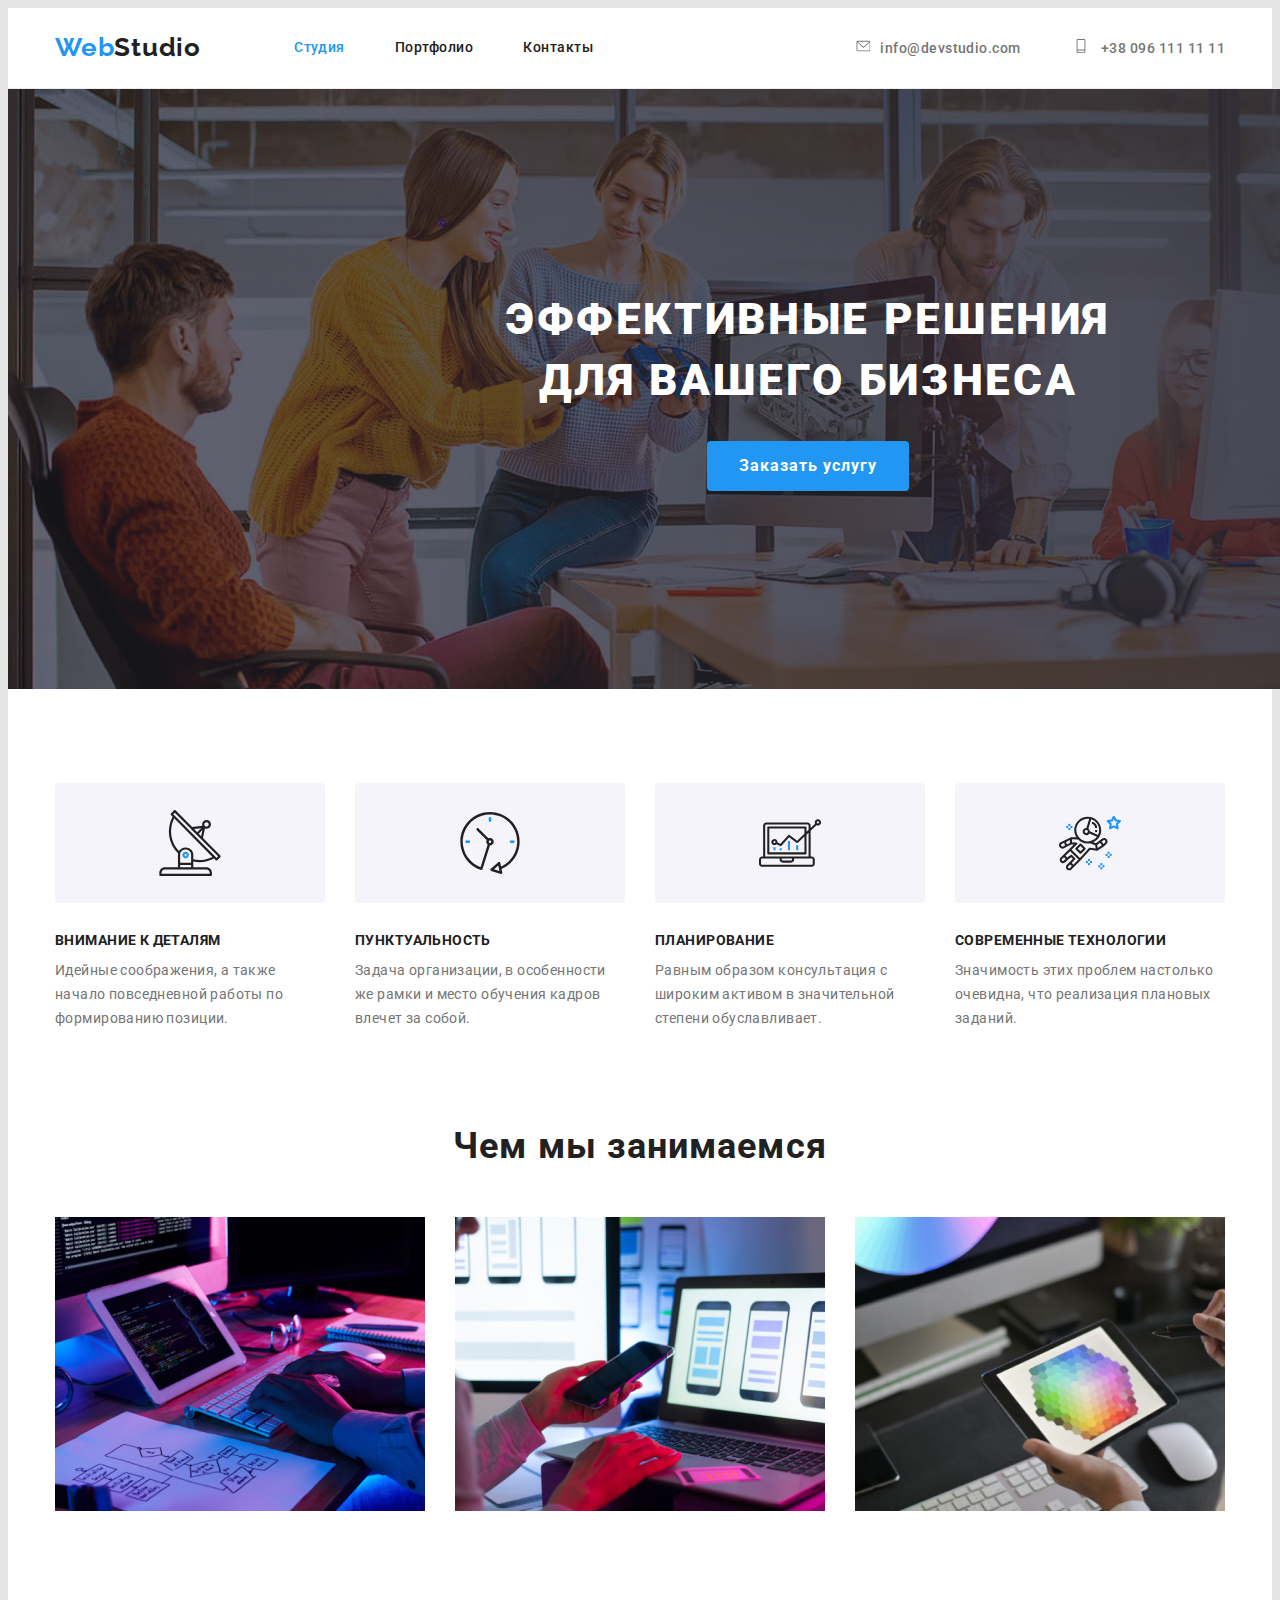
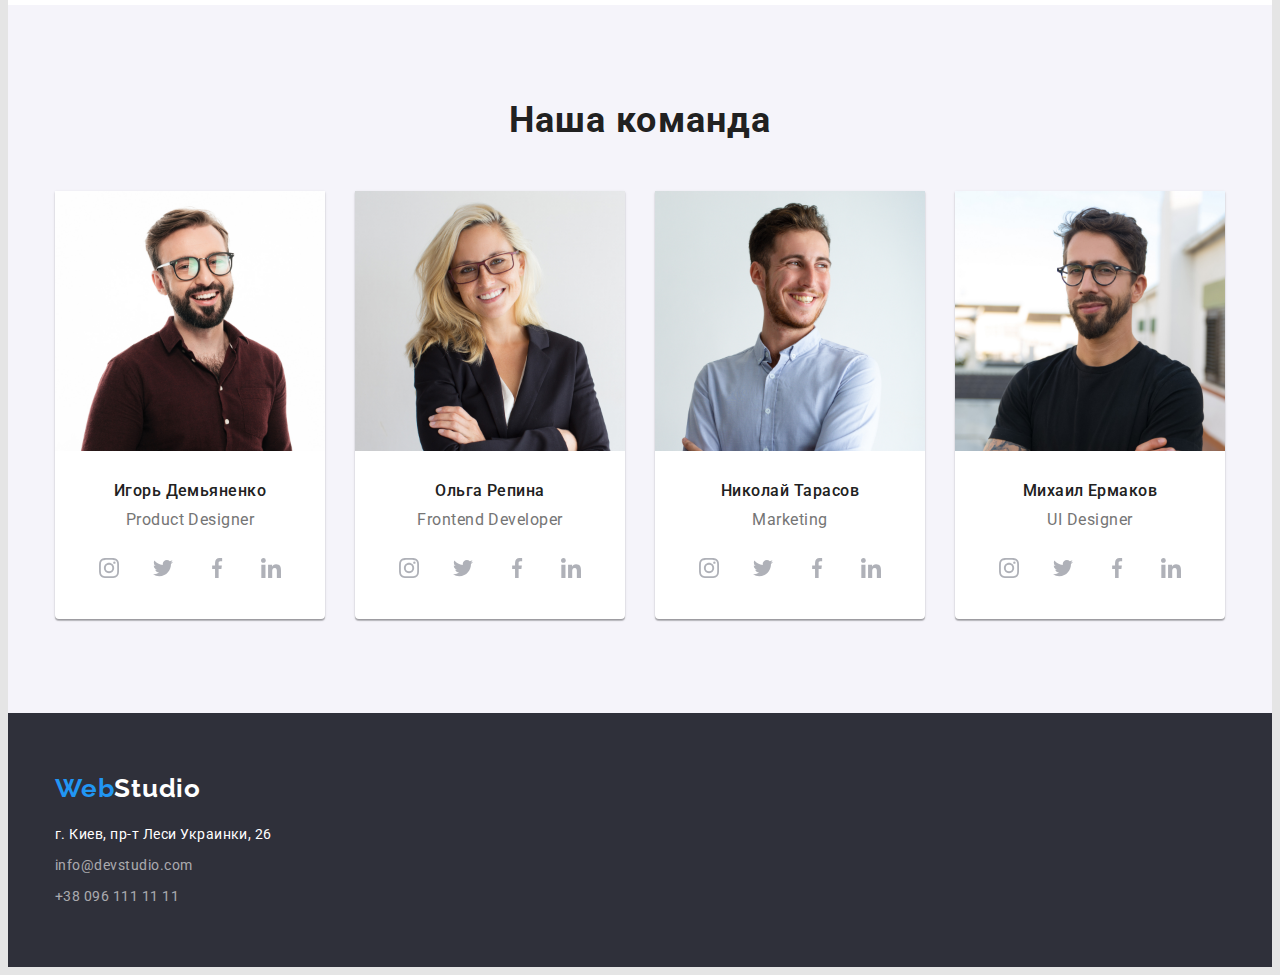
==== index.html @ 0c264a07 "сделал соц сети у работников" ====
<!DOCTYPE html>
<html lang="ru">
  <head>
    <meta charset="UTF-8" />
    <meta name="viewport" content="width=device-width, initial-scale=1.0" />
    <title>WebStudio</title>
    <link href="https://fonts.googleapis.com/css2?family=Roboto:wght@400;500;700;900&display=swap" rel="stylesheet" />
    <link rel="stylesheet" href="https://cdnjs.cloudflare.com/ajax/libs/modern-normalize/1.0.0/modern-normalize.min.css"
        integrity="sha512-ISS7cAi1PEhQ8jnbJpJZMd29NlhNj4AWYyLOSp2CE/CsHxTCu+r+t0D2yoJudVrd0/8fTVPUVDzY5Tvli75u/g=="
        crossorigin="anonymous"/>
    <link rel="stylesheet" href="./css/style.css" />
  </head>

  <body>
    <header class="header">
      <div class="container header-list">
      <a class="logo link" href="./index.html"><span class="logo-web">Web</span>Studio</a>
      <nav>
        <ul class="site-nav list">
          <li class="item">
            <a href="./index.html" class="link current">Студия</a></li>
          <li class="item">
            <a href="./portfolio.html" class="link">Портфолио</a></li>
          <li class="item">
            <a href="#contacts" class="link">Контакты</a></li>
        </ul>
      </nav>

      <ul class="contacts list">
        <li class="item">
          <a class="mail link" href="mailto:info@devstudio.com">
            <svg class="icon-mail" width= "20" height= "14">
              <use href="./images/symbol-defs_2.svg#mail" height="100%"></use>
            </svg>info@devstudio.com</a>
        </li>
        <li class="item">
          <a class="phone link" href="tel:+380961111111">
            <svg class="icon-smartphone" width="20" height="14">
              <use href="./images/symbol-defs_2.svg#smartphone"></use>
            </svg>+38 096 111 11 11</a>
        </li>
      </ul>
      </div>
    </header>

    <main>
      <section class="hero">
       <h1 class="mardgin-reset hero-title">Эффективные решения <br> для вашего бизнеса</h1>
       <a class="hero-button">Заказать услугу</a>
      </section>
      
      <div class="working">
      <section class="container">
       <ul class="work list">
        <li class="item">
          <!--<div class="work-item-icon">
            <svg class="icon-group" width="70" , height="65.32">
              <use href="./images/symbol-defs_2.svg#Group"></use>
            </svg>
          </div>-->
          <h3 class="mardgin-reset small-title ikon-group">Внимание к деталям</h3>
          <p class="mardgin-reset">
            Идейные соображения, а также начало повседневной работы по
            формированию позиции.
          </p>
        </li>
        <li class="item">
          <h3 class="mardgin-reset small-title ikon-clock">Пунктуальность</h3>
          <p class="mardgin-reset">
            Задача организации, в особенности же рамки и место обучения кадров
            влечет за собой.
          </p>
        </li>
        <li class="item">
          <h3 class="mardgin-reset small-title ikon-diagram">Планирование</h3>
          <p class="mardgin-reset">
            Равным образом консультация с широким активом в значительной степени
            обуславливает.
          </p>
        </li>
        <li class="item">
          <h3 class="mardgin-reset small-title ikon-astronaut">Современные технологии</h3>
          <p class="mardgin-reset">
            Значимость этих проблем настолько очевидна, что реализация плановых
            заданий.
          </p>
        </li>
       </ul>
      <h2 class="mardgin-reset section-title work-title">Чем мы занимаемся</h2>
      <ul class="img list">
        <li class="item"><img src="./images/img.jpg" alt="img" width="370" height="294"/></li>
        <li class="item"><img src="./images/img(1).jpg" alt="img1" width="370" height="294" /></li>
        <li class="item"><img src="./images/img(2).jpg" alt="img2" width="370" height="294" /></li>
      </ul>
      </section>
      </div>

      <div class="workers">
      <section class="container">
      <h2 class="mardgin-reset section-title comand">Наша команда</h2>
      <ul class="workers-team list">
        <li class="workers-list item">
          <img src="./images/img(3).jpg" alt="Игорь Демьяненко" width="270" height="260" />
          <h3 class="mardgin-reset name-title">Игорь Демьяненко</h3>
          <p class="mardgin-reset">Product Designer</p>
          <ul class="list social">
            <li class="item">
              <a class="social-icon" href="https://www.instagram.com/">
              <svg class="icon">
                <use href="../images/symbol-defs_2.svg#instagram">
                </use>
              </svg></a></li>
            <li class="item">
              <a class="social-icon" href="https://twitter.com/">
                <svg class="icon" width="20"> 
                  <use href="../images/symbol-defs_2.svg#twitter">
                  </use>
                </svg></a></li>
            <li class="item">
              <a class="social-icon" href="https://www.facebook.com/">
                <svg class="icon">
                  <use href="../images/symbol-defs_2.svg#facebook">
                  </use>
                </svg></a></li>
            <li class="item">
              <a class="social-icon" href="https://www.linkedin.com/">
                <svg class="icon">
                  <use href="../images/symbol-defs_2.svg#linkedin">
                  </use>
                </svg></a></li>
          </ul>
        </li>
        <li class="workers-list item">
          <img src="./images/img(4).jpg" alt="Ольга Репина" width="270" height="260" />
          <h3 class="mardgin-reset name-title">Ольга Репина</h3>
          <p class="mardgin-reset">Frontend Developer</p>
          <ul class="list social">
            <li class="item">
              <a class="social-icon" href="https://www.instagram.com/">
                <svg class="icon">
                  <use href="../images/symbol-defs_2.svg#instagram">
                  </use>
                </svg></a></li>
            <li class="item">
              <a class="social-icon" href="https://twitter.com/">
                <svg class="icon" width="20">
                  <use href="../images/symbol-defs_2.svg#twitter">
                  </use>
                </svg></a></li>
            <li class="item">
              <a class="social-icon" href="https://www.facebook.com/">
                <svg class="icon">
                  <use href="../images/symbol-defs_2.svg#facebook">
                  </use>
                </svg></a></li>
            <li class="item">
              <a class="social-icon" href="https://www.linkedin.com/">
                <svg class="icon">
                  <use href="../images/symbol-defs_2.svg#linkedin">
                  </use>
                </svg></a></li>
          </ul>
        </li>
        <li class="workers-list item">
          <img src="./images/img(5).jpg" alt="Николай Тарасов" width="270" height="260" />
          <h3 class="mardgin-reset name-title">Николай Тарасов</h3>
          <p class="mardgin-reset">Marketing</p>
          <ul class="list social">
            <li class="item">
              <a class="social-icon" href="https://www.instagram.com/">
                <svg class="icon">
                  <use href="../images/symbol-defs_2.svg#instagram">
                  </use>
                </svg></a></li>
            <li class="item">
              <a class="social-icon" href="https://twitter.com/">
                <svg class="icon" width="20">
                  <use href="../images/symbol-defs_2.svg#twitter">
                  </use>
                </svg></a></li>
            <li class="item">
              <a class="social-icon" href="https://www.facebook.com/">
                <svg class="icon">
                  <use href="../images/symbol-defs_2.svg#facebook">
                  </use>
                </svg></a></li>
            <li class="item">
              <a class="social-icon" href="https://www.linkedin.com/">
                <svg class="icon">
                  <use href="../images/symbol-defs_2.svg#linkedin">
                  </use>
                </svg></a></li>
          </ul>
        </li>
        <li class="workers-list item">
          <img src="./images/img(6).jpg" alt="Михаил Ермаков" width="270" height="260" />
          <h3 class="mardgin-reset name-title">Михаил Ермаков</h3>
          <p class="mardgin-reset">UI Designer</p>
          <ul class="list social">
            <li class="item">
              <a class="social-icon" href="https://www.instagram.com/">
                <svg class="icon">
                  <use href="../images/symbol-defs_2.svg#instagram">
                  </use>
                </svg></a></li>
            <li class="item">
              <a class="social-icon" href="https://twitter.com/">
                <svg class="icon" width="20">
                  <use href="../images/symbol-defs_2.svg#twitter">
                  </use>
                </svg></a></li>
            <li class="item">
              <a class="social-icon" href="https://www.facebook.com/">
                <svg class="icon">
                  <use href="../images/symbol-defs_2.svg#facebook">
                  </use>
                </svg></a></li>
            <li class="item">
              <a class="social-icon" href="https://www.linkedin.com/">
                <svg class="icon">
                  <use href="../images/symbol-defs_2.svg#linkedin">
                  </use>
                </svg></a></li>
          </ul>
        </li>
      </ul>
      </section>
      </div>
    </main>

    <footer class="contact" id="contacts">
      <section class="footer container">
        <h2 class="mardgin-reset visually-hidden">Контакты</h2>
      <ul class="list">
        <li><a class="logo-white link" href="./index.html"><span class="logo-web">Web</span>Studio</a></li>
        <li><a class="address link" href="https://goo.gl/maps/WnVNhJ2JsG3J3h6x5" target="_blank" rel="noopener noreferer">
          г. Киев, пр-т Леси Украинки, 26</a></li>
        <li>
          <a class="footer-mail link" href="mailto:info@devstudio.com">info@devstudio.com</a>
        </li>
        <li>
          <a class="footer-phone link" href="tel:+380961111111">+38 096 111 11 11</a>
        </li>
      </ul>
      </section>
    </footer>
  </body>
</html>
---- css/style.css ----
/*Raleway 700
Roboto 400 500 700 900 */
/* raleway-700 - latin */
@font-face {
  font-family: "Raleway";
  font-style: normal;
  font-weight: 700;
  src: url("../fonts/raleway/raleway-v18-latin-700.eot");
  src: local(""),
    url("../fonts/raleway/raleway-v18-latin-700.eot?#iefix")
      format("embedded-opentype"),
    url("../fonts/raleway/raleway-v18-latin-700.woff2") format("woff2"),
    url("../fonts/raleway/raleway-v18-latin-700.woff") format("woff"),
    url("../fonts/raleway/raleway-v18-latin-700.ttf") format("truetype"),
    url("../fonts/raleway/raleway-v18-latin-700.svg#Raleway") format("svg");
}

:root {
  --main-text-color: #757575;
  --second-text-color: #212121;
  --hover-text-color: #2196f3;
  --main-background-color: #e5e5e5;
  --hero-title-color: #ffffff;
  --footer-color: #ffffff;
  --border-color: #eeeeee;

  --background-header-color: #ffffff;
  --background-working-color: #e5e5e5;
  --background-color-footer: #2f303a;
  --bgc-logo: #f5f4fa;
}

html {
  box-sizing: border-box;
}

*,
*::before,
*::after {
  box-sizing: inherit;
}

body {
  font-family: "Roboto", sans-serif;
  font-size: 14px;
  font-weight: 400;
  color: var(--main-text-color);
  background-color: var(--main-background-color);
}

.mardgin-reset {
  margin-top: 0;
  margin-bottom: 0;
}

img {
  display: block;
  max-width: 100%;
  height: auto;
}

.link {
  text-decoration: none;
  /*display: inline-block;*/
}

.container {
  margin-right: auto;
  margin-left: auto;
  width: 1200px;
  padding-right: 15px;
  padding-left: 15px;
}

/*header*/
.header {
  background-color: var(--background-header-color);
  color: var(--second-text-color);
  font-weight: 500;
  line-height: 1.14;
  letter-spacing: 0.02em;
  border-bottom: 1px solid #ececec;
}

.header-list {
  display: flex;
  align-items: center;
}

/*logo*/
.logo {
  color: var(--second-text-color);
  font-family: "Raleway";
  font-weight: 700;
  font-size: 26px;
  line-height: 1.2;
  letter-spacing: 0.03em;
  padding-top: 24px;
  padding-bottom: 25px;
}
.logo:focus {
  color: var(--second-text-color);
}
.logo-web {
  color: var(--hover-text-color);
}

/*site-nav*/
.list {
  list-style: none;
  padding-left: 0;
}

.site-nav {
  display: flex;
  padding: 0;
  margin-left: 93px;
  margin-top: 0;
  margin-right: 0;
  margin-bottom: 0;
}

.site-nav .item {
  font-size: 14px;
  line-height: 1.14;
}

.site-nav .item + .item {
  margin-left: 50px;
}

.site-nav .link {
  display: block;
  padding-top: 31px;
  padding-bottom: 31px;
  color: var(--second-text-color);
}
.site-nav .link:hover,
.site-nav .link:focus {
  color: var(--hover-text-color);
}
.site-nav .link.current {
  color: var(--hover-text-color);
}

/*contacts*/
.contacts {
  display: flex;
  padding: 0;
  margin-left: auto;
  background-color: inherit;
}

.contacts .item {
  display: inline-flex;
  font-size: 14px;
  line-height: 1.14;
  align-items: line;
}

.contacts .item + .item {
  margin-left: 50px;
}

.mail,
.phone {
  display: block;
  align-items: center;
  color: var(--main-text-color);
}

.mail:hover,
.mail:focus {
  color: var(--hover-text-color);
}

.icon-mail,
.icon-smartphone {
  fill: var(--main-text-color);
  padding: 0;
  margin-right: 10px;
}

.mail:hover .icon-mail,
.mail:focus .icon-mail {
  fill: var(--hover-text-color);
}

.phone:hover,
.phone:focus {
  color: var(--hover-text-color);
}
.phone:hover .icon-smartphone,
.phone:focus .icon-smartphone {
  fill: var(--hover-text-color);
}
/*hero*/
.hero {
  padding-top: 200px;
  padding-bottom: 200px;
  width: 1600px;
  height: 600px;
  margin-left: auto;
  margin-right: auto;
  background-color: var(--background-color-footer);
  background-image: linear-gradient(
      to right,
      rgba(47, 48, 58, 0.4),
      rgba(47, 48, 58, 0.8)
    ),
    url(../images/hero.jpg);

  text-align: center;
}
.hero-title {
  margin-top: 0;
  margin-bottom: 30px;

  color: var(--hero-title-color);
  font-weight: 900;
  font-size: 44px;
  line-height: 1.38;
  letter-spacing: 0.06em;
  text-transform: uppercase;
}
.hero-button {
  display: inline-block;
  min-width: 200px;
  padding: 10px 32px;
  border-radius: 4px;

  color: var(--hero-title-color);
  background-color: var(--hover-text-color);

  font-family: inherit;
  font-weight: 700;
  font-size: 16px;
  line-height: 1.87;
  text-align: center;
  letter-spacing: 0.06em;
  text-decoration: none;
}

.hero-button:hover,
.hero-button:focus {
  background-color: var(--background-header-color);
  color: var(--hover-text-color);
}

/*working*/
.working {
  padding-top: 94px;
  padding-bottom: 94px;
  background-color: var(--background-header-color);
}
.work {
  display: flex;
  margin-bottom: 94px;
  margin-top: 0;
}
.container > .img {
  margin-bottom: 0;
}
.work .item {
  width: 270px;

  font-size: 14px;
  font-weight: 400;
  line-height: 1.7;
  letter-spacing: 0.03em;
  text-align: left;
}

.work .item + .item {
  margin-left: 30px;
}

.section-title {
  color: var(--second-text-color);
  font-size: 36px;
  font-style: normal;
  font-weight: 700;
  line-height: 1.167;
  letter-spacing: 0.03em;
  text-align: center;
}
.small-title {
  margin-bottom: 10px;

  color: var(--second-text-color);
  font-size: 14px;
  font-weight: 700;
  line-height: 1.14;
  letter-spacing: 0.03em;
  text-align: left;
  text-transform: uppercase;
}
/*.work-item-icon {
  display: flex;
  background-color: var(--bgc-logo);
  border-radius: 4px;
  margin-bottom: 30px;
  height: 120px;
  justify-content: center;
  align-items: center;
}
*/
.icon-group {
  display: block;
}
.small-title::before {
  display: block;
  content: "";
  height: 120px;
  background-color: var(--bgc-logo);
  border-radius: 4px;
  background-size: 62.32px;
  background-repeat: no-repeat;
  background-position: center;
  margin-bottom: 30px;
}

.ikon-group::before {
  background-image: url(../images/Group.svg);
}
.ikon-clock::before {
  background-image: url(../images/clock\ 1.svg);
}
.ikon-diagram::before {
  background-image: url(..//images/diagram\ 1.svg);
}
.ikon-astronaut::before {
  background-image: url(../images/astronaut\ 1.svg);
}

.work-title {
  margin-bottom: 50px;
}
.img {
  display: flex;
  margin-top: 0px;
}

.img .item + .item {
  margin-left: 30px;
}

/*workers*/

.workers {
  padding-bottom: 94px;
  padding-top: 94px;
  background-color: var(--bgc-logo);

  font-size: 16px;
  font-weight: 400;
  line-height: 19px;
  letter-spacing: 0.03em;
  text-align: center;
}
.comand {
  padding-bottom: 50px;
}
.workers-team {
  display: flex;
  margin-top: 0;
  margin-bottom: 0;
}
.workers-team .item + .item {
  margin-left: 30px;
}
.workers-list {
  max-height: 428px;
  box-shadow: 0px 1px 3px rgba(0, 0, 0, 0.12), 0px 1px 1px rgba(0, 0, 0, 0.14),
    0px 2px 1px rgba(0, 0, 0, 0.2);
  border-radius: 0px 0px 4px 4px;
  background-color: var(--background-header-color);
}
.workers-list p {
  margin-top: 10px;

  text-align: center;
  font-weight: 400;
  line-height: 1.22;
}
.name-title {
  margin-top: 30px;
  color: var(--second-text-color);
  font-size: 16px;
  font-weight: 500;
  line-height: 1.22;
  letter-spacing: 0.03em;
  text-align: center;
}

.social {
  display: flex;

  margin-top: 16px;
  margin-bottom: 30px;
  padding-right: 32px;
  padding-left: 32px;
}
.social-icon {
  display: block;
  width: 44px;
  height: 44px;
  border-radius: 50%;
  padding: 0;
  border: 0;
  background-color: var(--background-header-color);
}
.social .item + .item {
  margin-left: 10px;
}
.social .social-icon {
  display: flex;
  justify-content: center;
  align-items: center;
}
.icon {
  width: 20px;
  height: 20px;

  fill: #afb1b8;
}
.social-icon:hover {
  background-color: var(--hover-text-color);
}
.social-icon:hover .icon {
  fill: var(--background-header-color);
}
/*footer*/

.contact {
  background-color: var(--background-color-footer);
}
.footer {
  padding-top: 60px;
  padding-bottom: 60px;
  line-height: 1.55;
}
.logo-white {
  color: var(--footer-color);
  font-family: "Raleway";
  font-size: 26px;
  font-weight: 700;
  line-height: 1.19;
  letter-spacing: 0.03em;
}
.address {
  display: block;
  padding-top: 20px;
  color: var(--footer-color);
  font-family: Roboto;
  font-size: 14px;

  text-align: left;
}
.footer-mail,
.footer-phone {
  margin-top: 9px;
  display: block;
  color: rgba(255, 255, 255, 0.6);
  font-size: 14px;
}
.footer ul {
  margin-top: 0;
  margin-bottom: 0;
}

/*portfolio*/
.head {
  display: flex;
  justify-content: center;
  margin-top: 0;
  margin-bottom: 50px;
}
.main {
  padding-bottom: 94px;
  padding-top: 94px;
  background-color: var(--background-header-color);
}
.main-button {
  display: inline-block;
  padding: 6px 22px;
  border-radius: 4px;

  color: var(--hero-title-color);
  background-color: var(--hover-text-color);

  font-family: inherit;
  font-weight: 700;
  font-size: 16px;
  line-height: 1, 625;
  text-align: center;
  letter-spacing: 0.06em;
  text-decoration: none;
}

.head .item + .item {
  margin-left: 8px;
}

.head .link {
  color: var(--second-text-color);
  background-color: var(--bgc-logo);
  font-size: 16px;
  font-weight: 500;
  line-height: 1.625;
  letter-spacing: 0.03em;
}
.head .link:hover,
.head .link:focus {
  color: var(--footer-color);
  background-color: var(--hover-text-color);
}
.description {
  padding-top: 20px;
  padding-left: 24px;
  padding-bottom: 20px;

  border-left: 1px solid var(--border-color);
  border-right: 1px solid var(--border-color);
  border-bottom: 1px solid var(--border-color);
}

.description .example {
  margin-bottom: 4px;
}

.description p {
  line-height: 1.87;
}
.portfolio {
  display: flex;
  flex-wrap: wrap;
  margin-top: 0;
  margin-bottom: 0;
}
.portfolio > .item:not(:nth-last-child(-n + 3)) {
  margin-bottom: 30px;
}

.portfolio > .item:not(:nth-last-child(3n)) {
  margin-left: 30px;
}

.example {
  color: var(--second-text-color);
  font-size: 18px;
  font-weight: 700;
  line-height: 2;
  letter-spacing: 0.06em;
  text-align: left;
}
.list {
  font-family: Roboto;
  font-size: 16px;

  /* line-height: 1.875;*/
  letter-spacing: 0.03em;
  text-align: left;
}
.visually-hidden {
  position: absolute !important;
  clip: rect(1px 1px 1px 1px);
  clip: rect(1px, 1px, 1px, 1px);
  padding: 0 !important;
  border: 0 !important;
  height: 1px !important;
  width: 1px !important;
  overflow: hidden;
}
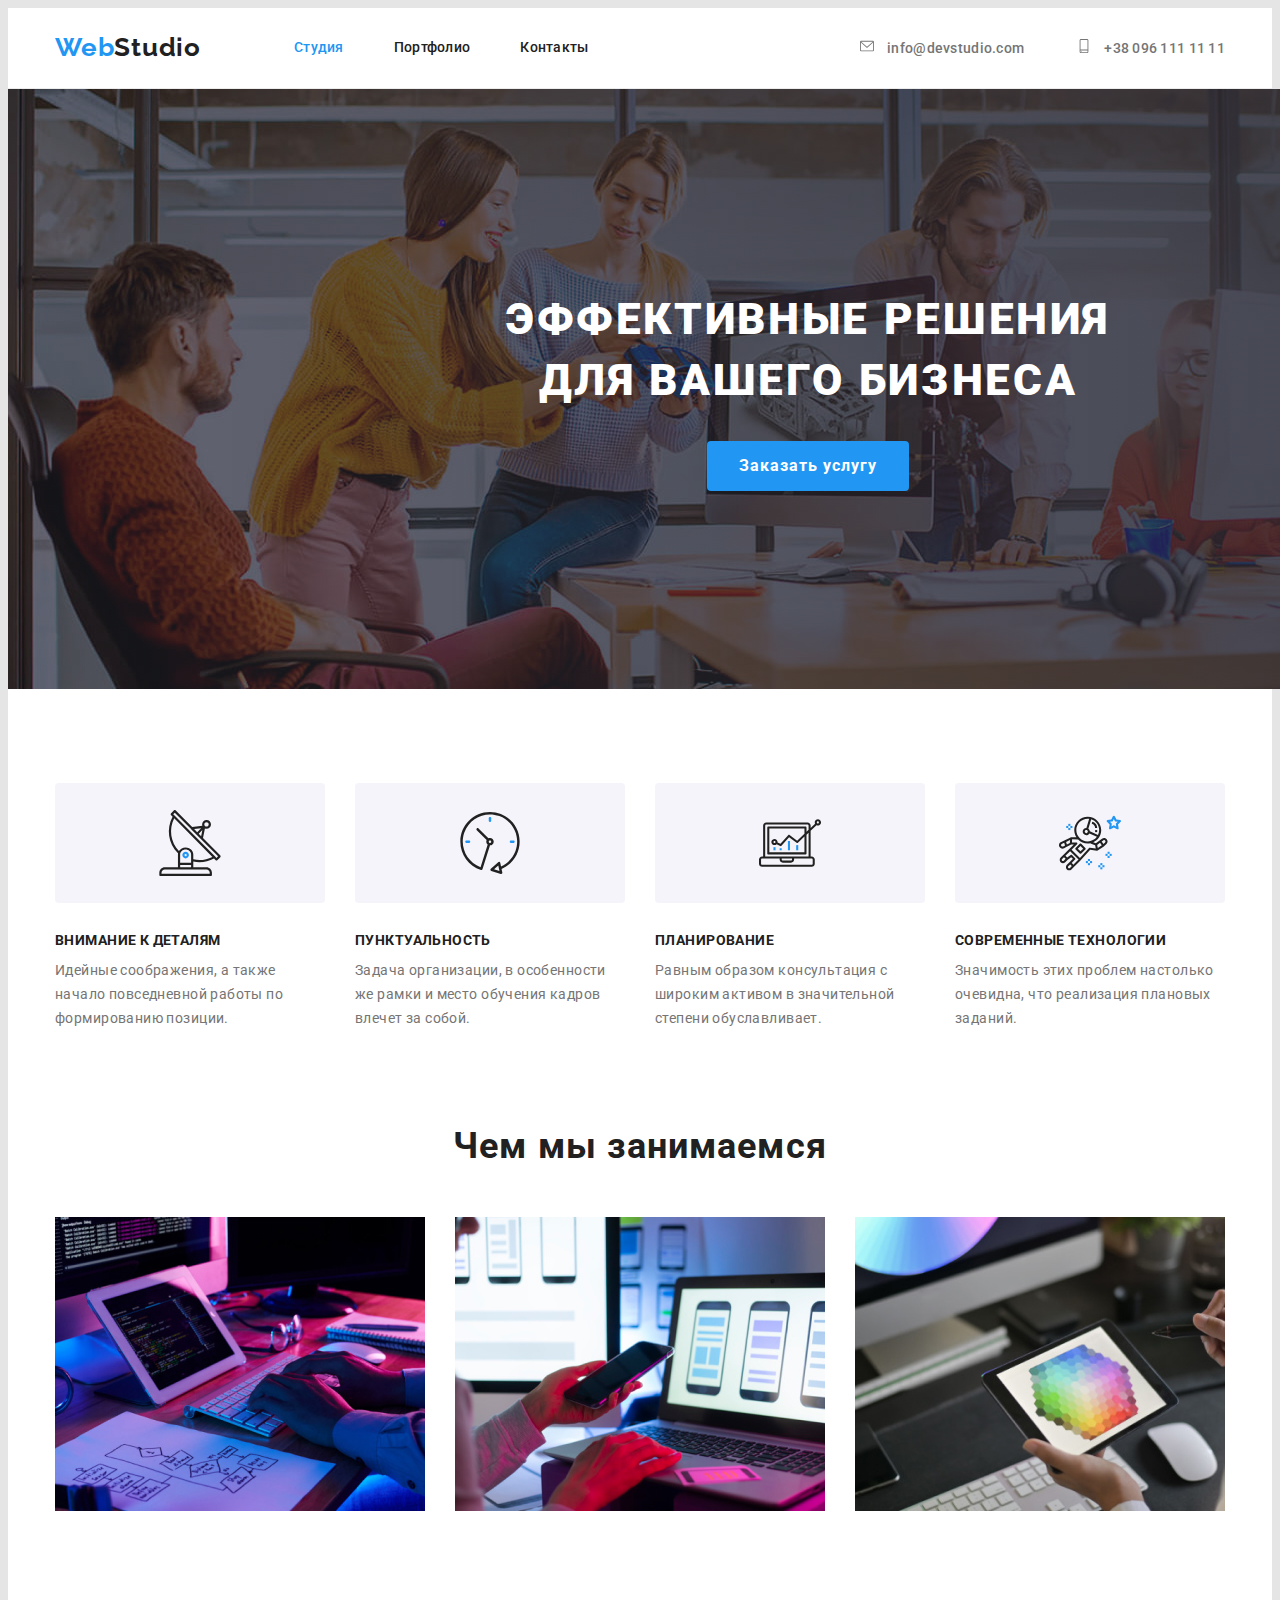
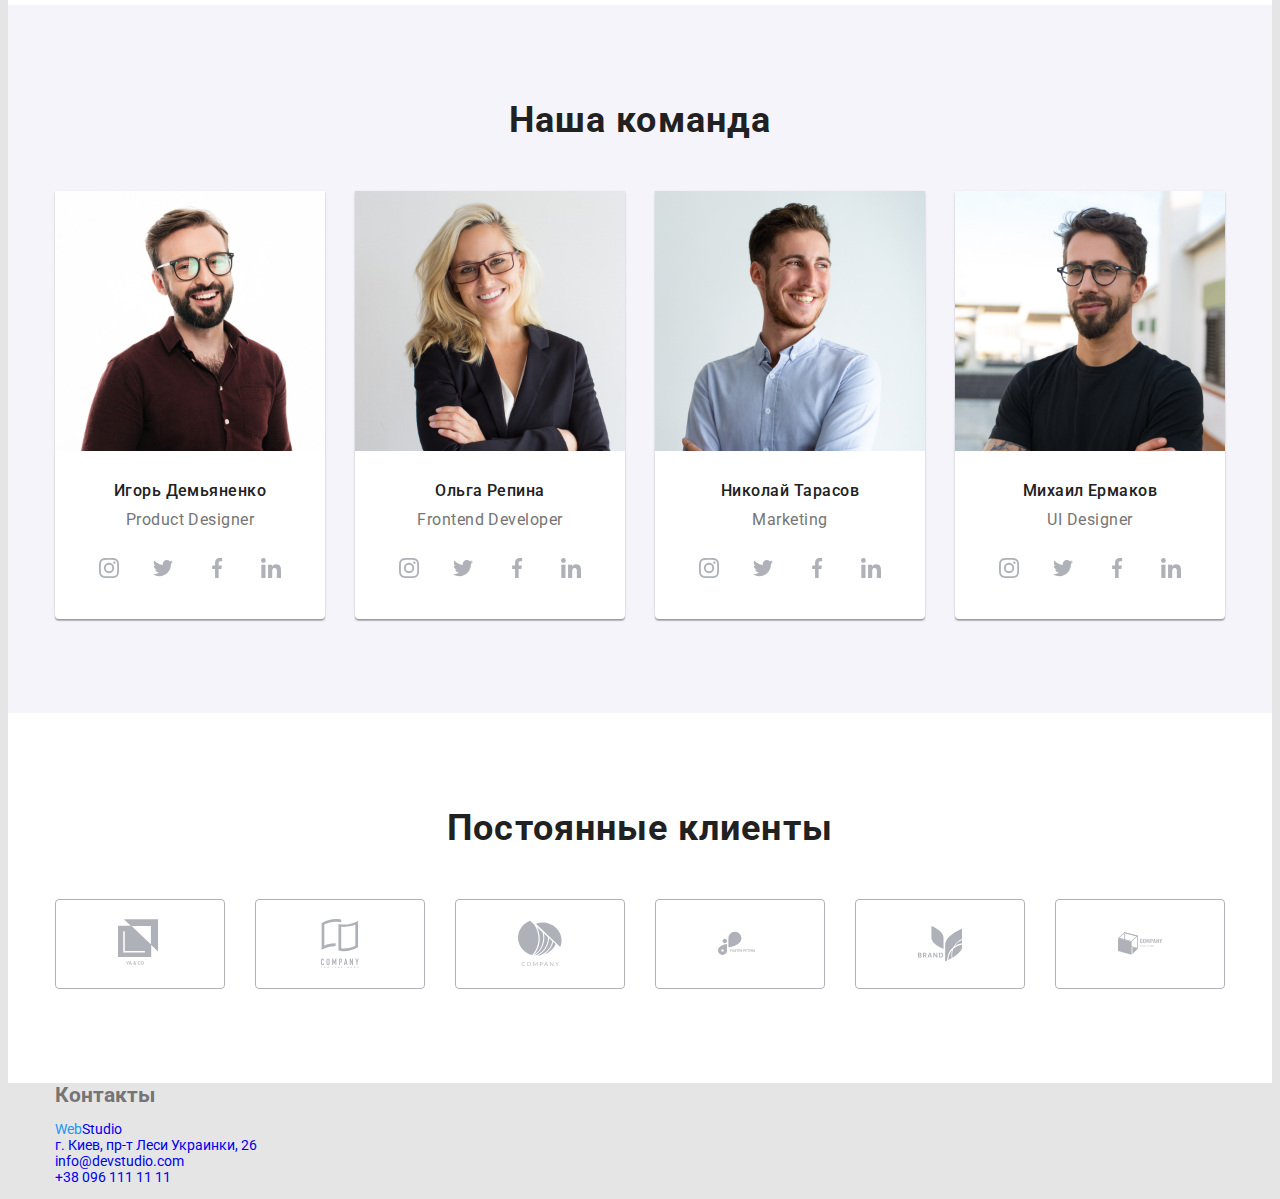
==== commit 6b7d2bd3: "Постоянные клиенты - готово" ====
--- a/index.html
+++ b/index.html
@@ -30,13 +30,13 @@
         <li class="item">
           <a class="mail link" href="mailto:info@devstudio.com">
             <svg class="icon-mail" width= "20" height= "14">
-              <use href="./images/symbol-defs_2.svg#mail" height="100%"></use>
+              <use href="./images/sprite.svg#mail" height="100%"></use>
             </svg>info@devstudio.com</a>
         </li>
         <li class="item">
           <a class="phone link" href="tel:+380961111111">
             <svg class="icon-smartphone" width="20" height="14">
-              <use href="./images/symbol-defs_2.svg#smartphone"></use>
+              <use href="./images/sprite.svg#smartphone"></use>
             </svg>+38 096 111 11 11</a>
         </li>
       </ul>
@@ -55,7 +55,7 @@
         <li class="item">
           <!--<div class="work-item-icon">
             <svg class="icon-group" width="70" , height="65.32">
-              <use href="./images/symbol-defs_2.svg#Group"></use>
+              <use href="./images/sprite.svg#Group"></use>
             </svg>
           </div>-->
           <h3 class="mardgin-reset small-title ikon-group">Внимание к деталям</h3>
@@ -107,25 +107,25 @@
             <li class="item">
               <a class="social-icon" href="https://www.instagram.com/">
               <svg class="icon">
-                <use href="../images/symbol-defs_2.svg#instagram">
+                <use href="../images/sprite.svg#instagram">
                 </use>
               </svg></a></li>
             <li class="item">
               <a class="social-icon" href="https://twitter.com/">
                 <svg class="icon" width="20"> 
-                  <use href="../images/symbol-defs_2.svg#twitter">
+                  <use href="../images/sprite.svg#twitter">
                   </use>
                 </svg></a></li>
             <li class="item">
               <a class="social-icon" href="https://www.facebook.com/">
                 <svg class="icon">
-                  <use href="../images/symbol-defs_2.svg#facebook">
+                  <use href="../images/sprite.svg#facebook">
                   </use>
                 </svg></a></li>
             <li class="item">
               <a class="social-icon" href="https://www.linkedin.com/">
                 <svg class="icon">
-                  <use href="../images/symbol-defs_2.svg#linkedin">
+                  <use href="../images/sprite.svg#linkedin">
                   </use>
                 </svg></a></li>
           </ul>
@@ -138,25 +138,25 @@
             <li class="item">
               <a class="social-icon" href="https://www.instagram.com/">
                 <svg class="icon">
-                  <use href="../images/symbol-defs_2.svg#instagram">
+                  <use href="../images/sprite.svg#instagram">
                   </use>
                 </svg></a></li>
             <li class="item">
               <a class="social-icon" href="https://twitter.com/">
                 <svg class="icon" width="20">
-                  <use href="../images/symbol-defs_2.svg#twitter">
+                  <use href="../images/sprite.svg#twitter">
                   </use>
                 </svg></a></li>
             <li class="item">
               <a class="social-icon" href="https://www.facebook.com/">
                 <svg class="icon">
-                  <use href="../images/symbol-defs_2.svg#facebook">
+                  <use href="../images/sprite.svg#facebook">
                   </use>
                 </svg></a></li>
             <li class="item">
               <a class="social-icon" href="https://www.linkedin.com/">
                 <svg class="icon">
-                  <use href="../images/symbol-defs_2.svg#linkedin">
+                  <use href="../images/sprite.svg#linkedin">
                   </use>
                 </svg></a></li>
           </ul>
@@ -169,25 +169,25 @@
             <li class="item">
               <a class="social-icon" href="https://www.instagram.com/">
                 <svg class="icon">
-                  <use href="../images/symbol-defs_2.svg#instagram">
+                  <use href="../images/sprite.svg#instagram">
                   </use>
                 </svg></a></li>
             <li class="item">
               <a class="social-icon" href="https://twitter.com/">
                 <svg class="icon" width="20">
-                  <use href="../images/symbol-defs_2.svg#twitter">
+                  <use href="../images/sprite.svg#twitter">
                   </use>
                 </svg></a></li>
             <li class="item">
               <a class="social-icon" href="https://www.facebook.com/">
                 <svg class="icon">
-                  <use href="../images/symbol-defs_2.svg#facebook">
-                  </use>
-                </svg></a></li>
-            <li class="item">
-              <a class="social-icon" href="https://www.linkedin.com/">
-                <svg class="icon">
-                  <use href="../images/symbol-defs_2.svg#linkedin">
+                  <use href="../images/sprite.svg#facebook">
+                  </use>
+                </svg></a></li>
+            <li class="item">
+              <a class="social-icon" href="hmbol-defsttps://www.linkedin.com/">
+                <svg class="icon">
+                  <use href="../images/sprite.svg#linkedin">
                   </use>
                 </svg></a></li>
           </ul>
@@ -200,31 +200,93 @@
             <li class="item">
               <a class="social-icon" href="https://www.instagram.com/">
                 <svg class="icon">
-                  <use href="../images/symbol-defs_2.svg#instagram">
+                  <use href="../images/sprite.svg#instagram">
                   </use>
                 </svg></a></li>
             <li class="item">
               <a class="social-icon" href="https://twitter.com/">
                 <svg class="icon" width="20">
-                  <use href="../images/symbol-defs_2.svg#twitter">
+                  <use href="../images/sprite.svg#twitter">
                   </use>
                 </svg></a></li>
             <li class="item">
               <a class="social-icon" href="https://www.facebook.com/">
                 <svg class="icon">
-                  <use href="../images/symbol-defs_2.svg#facebook">
+                  <use href="../images/sprite.svg#facebook">
                   </use>
                 </svg></a></li>
             <li class="item">
               <a class="social-icon" href="https://www.linkedin.com/">
                 <svg class="icon">
-                  <use href="../images/symbol-defs_2.svg#linkedin">
+                  <use href="../images/sprite.svg#linkedin">
                   </use>
                 </svg></a></li>
           </ul>
         </li>
       </ul>
       </section>
+      </div>
+      <div class="clients">
+        <section class="container">
+          <h2 class="mardgin-reset section-title">Постоянные клиенты</h2>
+          <ul class="list link-list">
+            <li class="link-item">
+              <div>
+                <a class="link-item-logo" href="">
+                    <svg class="icon-logo">
+                      <use class="parametr" href="../images/sprite.svg#logo-1">
+                      </use>
+                    </svg></a>
+                </div>
+            </li>
+            <li class="link-item">
+              <div>
+               <a class="link-item-logo" href="">
+                <svg class="icon-logo">
+                  <use class="parametr" href="../images/sprite.svg#logo-2">
+                  </use>
+                </svg></a>
+              </div>
+            </li>
+            <li class="link-item">
+              <div>
+               <a class="link-item-logo" href="">
+                <svg class="icon-logo">
+                  <use class="parametr" href="../images/sprite.svg#logo-3">
+                  </use>
+                </svg></a>
+              </div>
+            </li>
+            <li class="link-item">
+              <div>
+               <a class="link-item-logo" href="">
+                <svg class="icon-logo">
+                  <use class="parametr" href="../images/sprite.svg#logo-4">
+                  </use>
+                </svg></a>
+              </div>
+            </li>
+            <li class="link-item">
+              <div>
+                <a class="link-item-logo" href="">
+                <svg class="icon-logo">
+                  <use class="parametr" href="../images/sprite.svg#logo-5">
+                  </use>
+                </svg></a>
+              </div>
+            </li>
+            <li class="link-item">
+              <div>
+               <a class="link-item-logo" href="">
+                <svg class="icon-logo">
+                  <use class="parametr" href="../images/sprite.svg#logo-6">
+                  </use>
+                </svg></a>
+              </div>
+            </li>
+            
+          </ul>
+        </section>
       </div>
     </main>
 
--- a/css/style.css
+++ b/css/style.css
@@ -430,6 +430,61 @@
 .social-icon:hover .icon {
   fill: var(--background-header-color);
 }
+
+.clients {
+  display: flex;
+  padding-top: 94px;
+  padding-bottom: 94px;
+  background-color: var(--background-header-color);
+}
+.clients h2 {
+  margin-bottom: 50px;
+}
+
+.link-list {
+  display: flex;
+  margin: 0;
+}
+.link-item:not(:last-child) {
+  margin-right: 30px;}
+
+/* .link-item .item + .item {
+    margin-left: 30px; */
+
+.link-item-logo {
+  display: flex;
+  justify-content: center;
+  align-items: center;
+  border: 1px solid #afb1b8;
+  box-sizing: border-box;
+  border-radius: 4px;
+  border-color:  #afb1b8;
+  width: 170px;
+  height: 90px;
+  fill: inherit;
+}
+.icon-logo {
+  display: flex;
+  padding: 0;
+  border: 0;
+
+  width: 44.27px;
+  height: 49.23px;
+
+  fill: #afb1b8;
+}
+
+.link-item:hover {
+  fill: var(--hover-text-color);
+  b
+}
+.link-item-logo:hover {
+border-color:  var(--hover-text-color);
+}
+
+.link-item:hover .icon-logo {
+  fill: var(--hover-text-color);
+
 /*footer*/
 
 .contact {
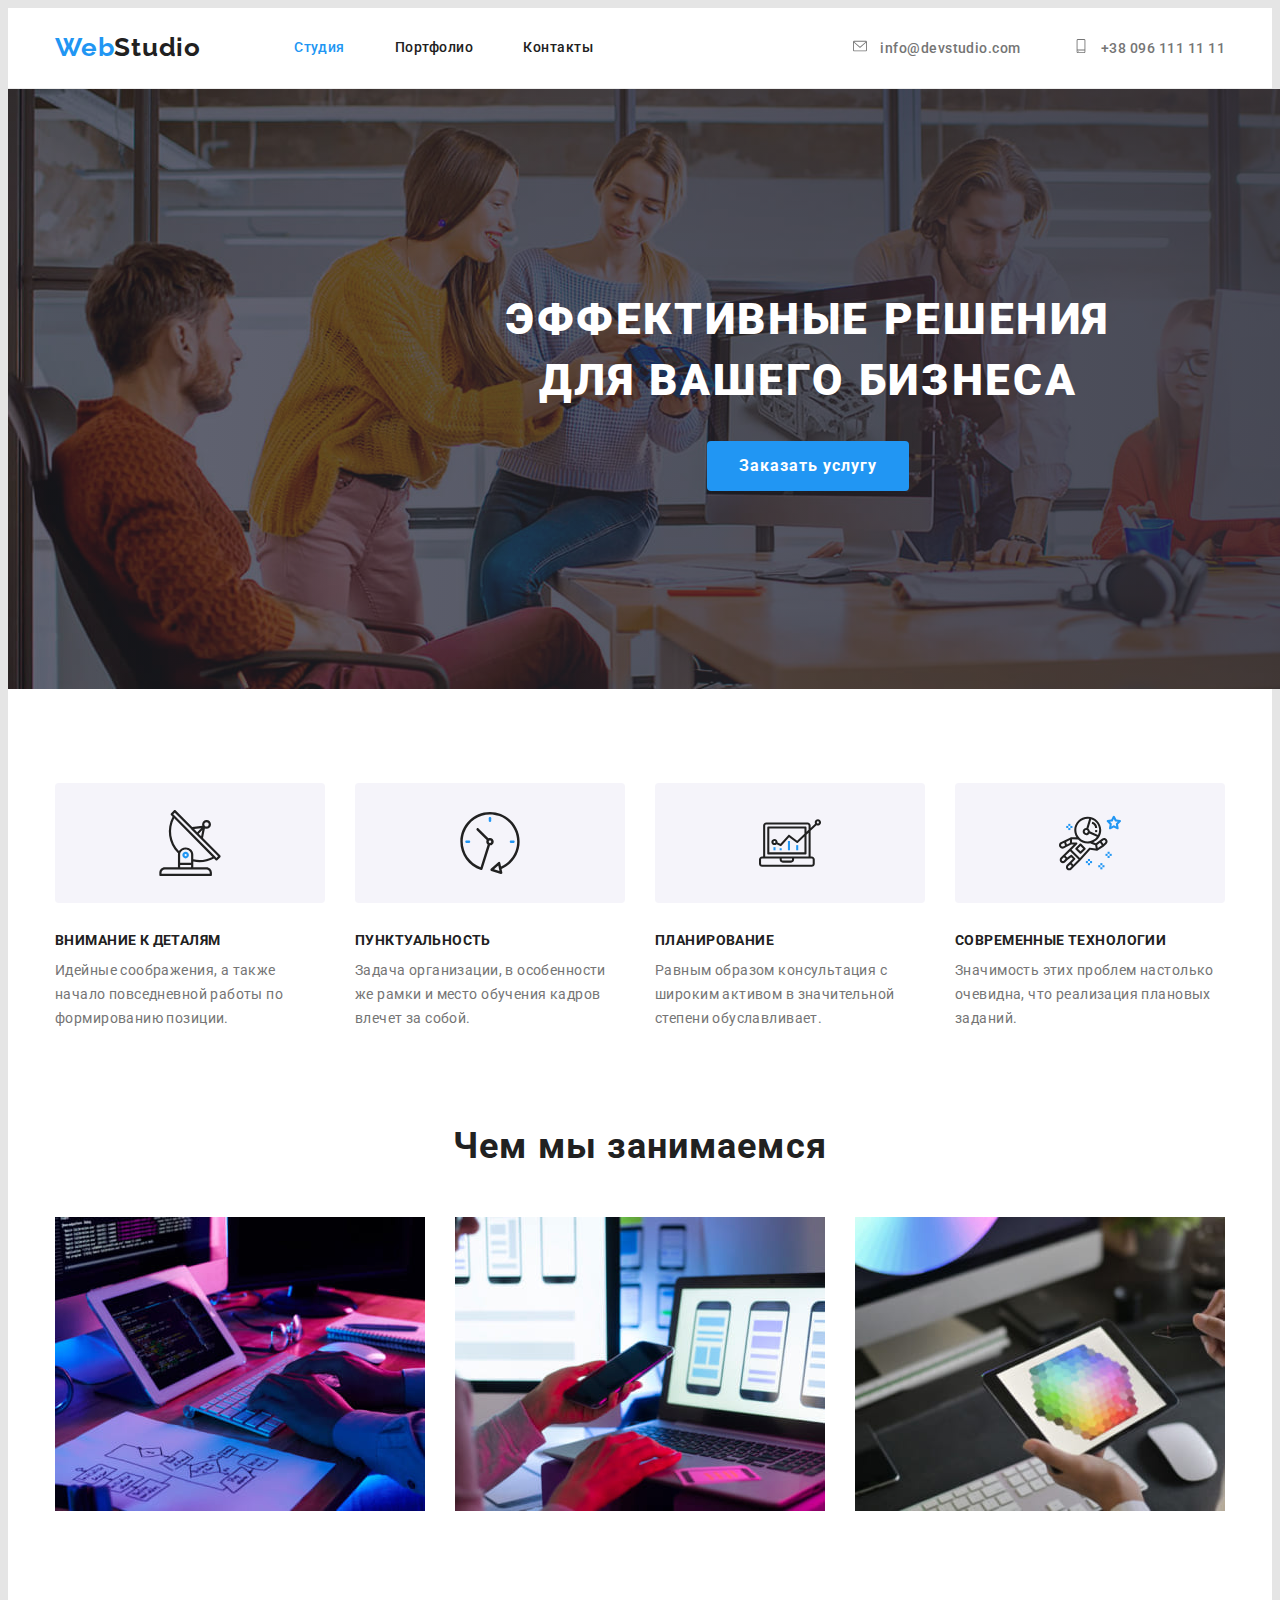
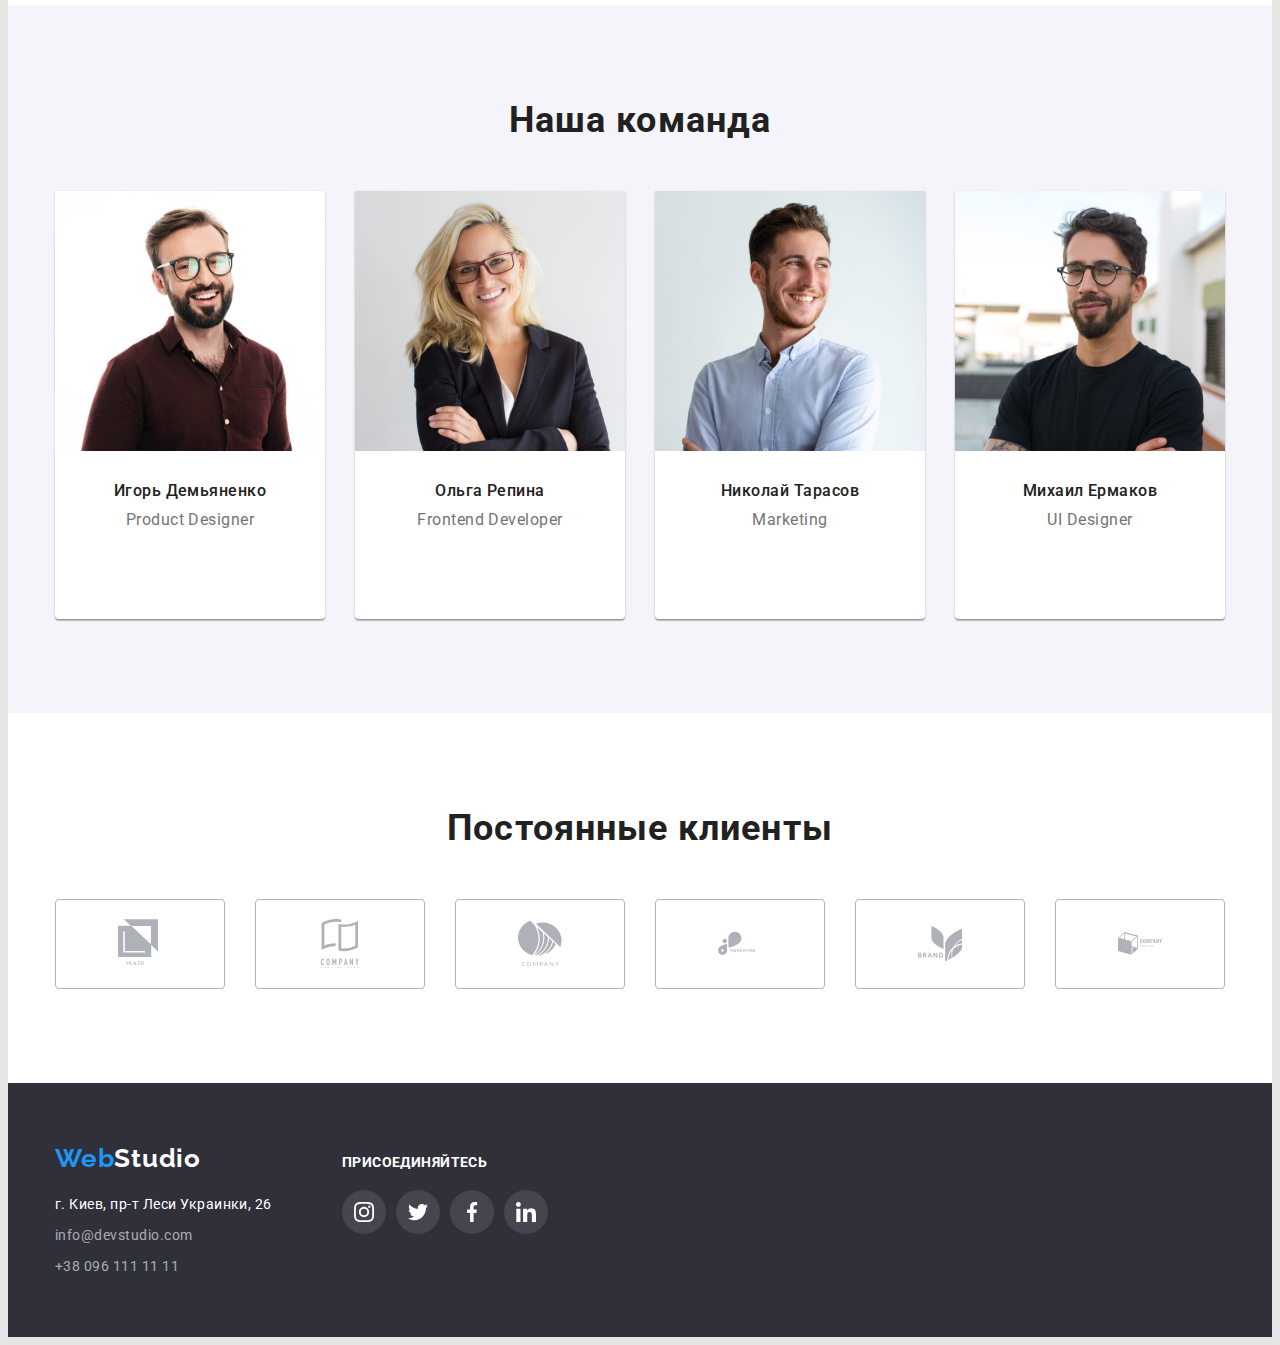
==== commit 5c9e63db: "готово ДЗ№4" ====
--- a/index.html
+++ b/index.html
@@ -107,25 +107,25 @@
             <li class="item">
               <a class="social-icon" href="https://www.instagram.com/">
               <svg class="icon">
-                <use href="../images/sprite.svg#instagram">
+                <use href="./images/sprite.svg#instagram">
                 </use>
               </svg></a></li>
             <li class="item">
               <a class="social-icon" href="https://twitter.com/">
                 <svg class="icon" width="20"> 
-                  <use href="../images/sprite.svg#twitter">
+                  <use href="./images/sprite.svg#twitter">
                   </use>
                 </svg></a></li>
             <li class="item">
               <a class="social-icon" href="https://www.facebook.com/">
                 <svg class="icon">
-                  <use href="../images/sprite.svg#facebook">
+                  <use href="./images/sprite.svg#facebook">
                   </use>
                 </svg></a></li>
             <li class="item">
               <a class="social-icon" href="https://www.linkedin.com/">
                 <svg class="icon">
-                  <use href="../images/sprite.svg#linkedin">
+                  <use href="./images/sprite.svg#linkedin">
                   </use>
                 </svg></a></li>
           </ul>
@@ -169,25 +169,25 @@
             <li class="item">
               <a class="social-icon" href="https://www.instagram.com/">
                 <svg class="icon">
-                  <use href="../images/sprite.svg#instagram">
+                  <use href="./images/sprite.svg#instagram">
                   </use>
                 </svg></a></li>
             <li class="item">
               <a class="social-icon" href="https://twitter.com/">
                 <svg class="icon" width="20">
-                  <use href="../images/sprite.svg#twitter">
+                  <use href="./images/sprite.svg#twitter">
                   </use>
                 </svg></a></li>
             <li class="item">
               <a class="social-icon" href="https://www.facebook.com/">
                 <svg class="icon">
-                  <use href="../images/sprite.svg#facebook">
+                  <use href="./images/sprite.svg#facebook">
                   </use>
                 </svg></a></li>
             <li class="item">
               <a class="social-icon" href="hmbol-defsttps://www.linkedin.com/">
                 <svg class="icon">
-                  <use href="../images/sprite.svg#linkedin">
+                  <use href="./images/sprite.svg#linkedin">
                   </use>
                 </svg></a></li>
           </ul>
@@ -200,25 +200,25 @@
             <li class="item">
               <a class="social-icon" href="https://www.instagram.com/">
                 <svg class="icon">
-                  <use href="../images/sprite.svg#instagram">
+                  <use href="./images/sprite.svg#instagram">
                   </use>
                 </svg></a></li>
             <li class="item">
               <a class="social-icon" href="https://twitter.com/">
                 <svg class="icon" width="20">
-                  <use href="../images/sprite.svg#twitter">
+                  <use href="./images/sprite.svg#twitter">
                   </use>
                 </svg></a></li>
             <li class="item">
               <a class="social-icon" href="https://www.facebook.com/">
                 <svg class="icon">
-                  <use href="../images/sprite.svg#facebook">
+                  <use href="./images/sprite.svg#facebook">
                   </use>
                 </svg></a></li>
             <li class="item">
               <a class="social-icon" href="https://www.linkedin.com/">
                 <svg class="icon">
-                  <use href="../images/sprite.svg#linkedin">
+                  <use href="./images/sprite.svg#linkedin">
                   </use>
                 </svg></a></li>
           </ul>
@@ -234,7 +234,7 @@
               <div>
                 <a class="link-item-logo" href="">
                     <svg class="icon-logo">
-                      <use class="parametr" href="../images/sprite.svg#logo-1">
+                      <use class="parametr" href="./images/sprite.svg#logo-1">
                       </use>
                     </svg></a>
                 </div>
@@ -243,7 +243,7 @@
               <div>
                <a class="link-item-logo" href="">
                 <svg class="icon-logo">
-                  <use class="parametr" href="../images/sprite.svg#logo-2">
+                  <use class="parametr" href="./images/sprite.svg#logo-2">
                   </use>
                 </svg></a>
               </div>
@@ -252,7 +252,7 @@
               <div>
                <a class="link-item-logo" href="">
                 <svg class="icon-logo">
-                  <use class="parametr" href="../images/sprite.svg#logo-3">
+                  <use class="parametr" href="./images/sprite.svg#logo-3">
                   </use>
                 </svg></a>
               </div>
@@ -261,7 +261,7 @@
               <div>
                <a class="link-item-logo" href="">
                 <svg class="icon-logo">
-                  <use class="parametr" href="../images/sprite.svg#logo-4">
+                  <use class="parametr" href="./images/sprite.svg#logo-4">
                   </use>
                 </svg></a>
               </div>
@@ -270,7 +270,7 @@
               <div>
                 <a class="link-item-logo" href="">
                 <svg class="icon-logo">
-                  <use class="parametr" href="../images/sprite.svg#logo-5">
+                  <use class="parametr" href="./images/sprite.svg#logo-5">
                   </use>
                 </svg></a>
               </div>
@@ -279,7 +279,7 @@
               <div>
                <a class="link-item-logo" href="">
                 <svg class="icon-logo">
-                  <use class="parametr" href="../images/sprite.svg#logo-6">
+                  <use class="parametr" href="./images/sprite.svg#logo-6">
                   </use>
                 </svg></a>
               </div>
@@ -304,6 +304,35 @@
           <a class="footer-phone link" href="tel:+380961111111">+38 096 111 11 11</a>
         </li>
       </ul>
+      <div class="join">
+        <p class="">присоединяйтесь</p>
+        <ul class="list join-list">
+        <li class="item">
+          <a class="join-icon" href="https://www.instagram.com/">
+            <svg class="icon">
+              <use href="./images/sprite.svg#instagram">
+              </use>
+            </svg></a></li>
+        <li class="item">
+          <a class="join-icon" href="https://twitter.com/">
+            <svg class="icon" width="20">
+              <use href="./images/sprite.svg#twitter">
+              </use>
+            </svg></a></li>
+        <li class="item">
+          <a class="join-icon" href="https://www.facebook.com/">
+            <svg class="icon">
+              <use href="./images/sprite.svg#facebook">
+              </use>
+            </svg></a></li>
+        <li class="item">
+          <a class="join-icon" href="https://www.linkedin.com/">
+            <svg class="icon">
+              <use href="./images/sprite.svg#linkedin">
+              </use>
+            </svg></a></li>
+        </ul>
+      </div>
       </section>
     </footer>
   </body>
--- a/css/style.css
+++ b/css/style.css
@@ -446,7 +446,8 @@
   margin: 0;
 }
 .link-item:not(:last-child) {
-  margin-right: 30px;}
+  margin-right: 30px;
+}
 
 /* .link-item .item + .item {
     margin-left: 30px; */
@@ -458,7 +459,7 @@
   border: 1px solid #afb1b8;
   box-sizing: border-box;
   border-radius: 4px;
-  border-color:  #afb1b8;
+  border-color: #afb1b8;
   width: 170px;
   height: 90px;
   fill: inherit;
@@ -476,24 +477,26 @@
 
 .link-item:hover {
   fill: var(--hover-text-color);
-  b
 }
 .link-item-logo:hover {
-border-color:  var(--hover-text-color);
+  border-color: var(--hover-text-color);
 }
 
 .link-item:hover .icon-logo {
   fill: var(--hover-text-color);
-
+}
 /*footer*/
 
 .contact {
   background-color: var(--background-color-footer);
 }
 .footer {
+  display: flex;
   padding-top: 60px;
   padding-bottom: 60px;
   line-height: 1.55;
+
+  background-color: var(--background-color-footer);
 }
 .logo-white {
   color: var(--footer-color);
@@ -522,6 +525,66 @@
 .footer ul {
   margin-top: 0;
   margin-bottom: 0;
+}
+
+.join {
+  margin-left: 70px;
+  margin-top: 0;
+  margin-bottom: 0;
+
+  font-family: Roboto;
+  font-weight: 700;
+  font-size: 14px;
+  line-height: 1.14;
+  letter-spacing: 0.03em;
+  text-transform: uppercase;
+
+  color: #ffffff;
+}
+
+.join p {
+  padding: 0;
+  margin-top: 12px;
+  margin-bottom: 20px;
+}
+
+.join ul {
+  padding: 0;
+}
+
+.join-list {
+  display: flex;
+
+  margin-top: 16px;
+  margin-bottom: 30px;
+  padding-right: 32px;
+  padding-left: 32px;
+}
+.join-icon {
+  display: block;
+  width: 44px;
+  height: 44px;
+  border-radius: 50%;
+  padding: 0;
+  border: 0;
+  background-color: rgba(255, 255, 255, 0.1);
+}
+.join-list .item + .item {
+  margin-left: 10px;
+}
+.join-list .join-icon {
+  display: flex;
+  justify-content: center;
+  align-items: center;
+}
+.icon {
+  width: 20px;
+  height: 20px;
+
+  fill: var(--background-header-color);
+}
+.join-icon:hover {
+  background-color: var(--hover-text-color);
 }
 
 /*portfolio*/
@@ -599,6 +662,11 @@
 
 .portfolio > .item:not(:nth-last-child(3n)) {
   margin-left: 30px;
+}
+
+.portfolio .item:hover {
+  box-shadow: 0px 1px 1px rgba(0, 0, 0, 0.12), 0px 4px 4px rgba(0, 0, 0, 0.06),
+    1px 4px 6px rgba(0, 0, 0, 0.16);
 }
 
 .example {
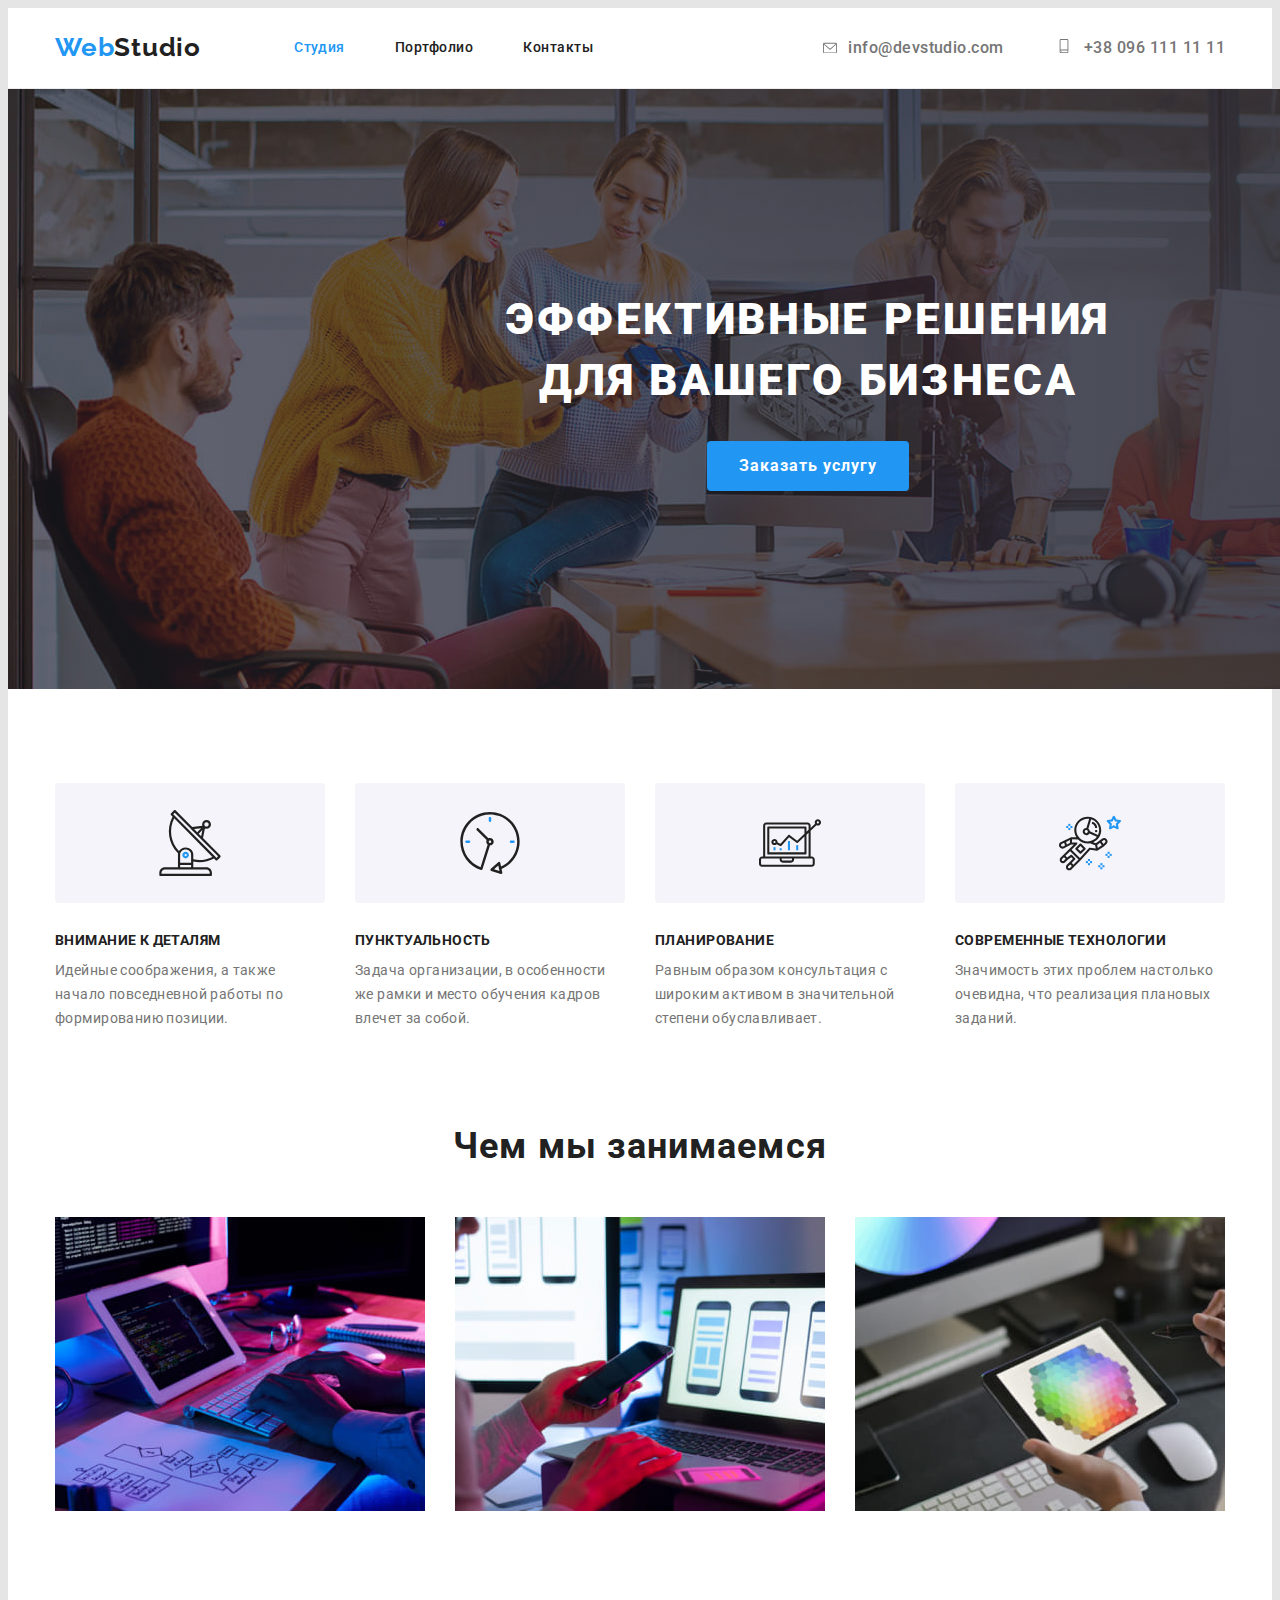
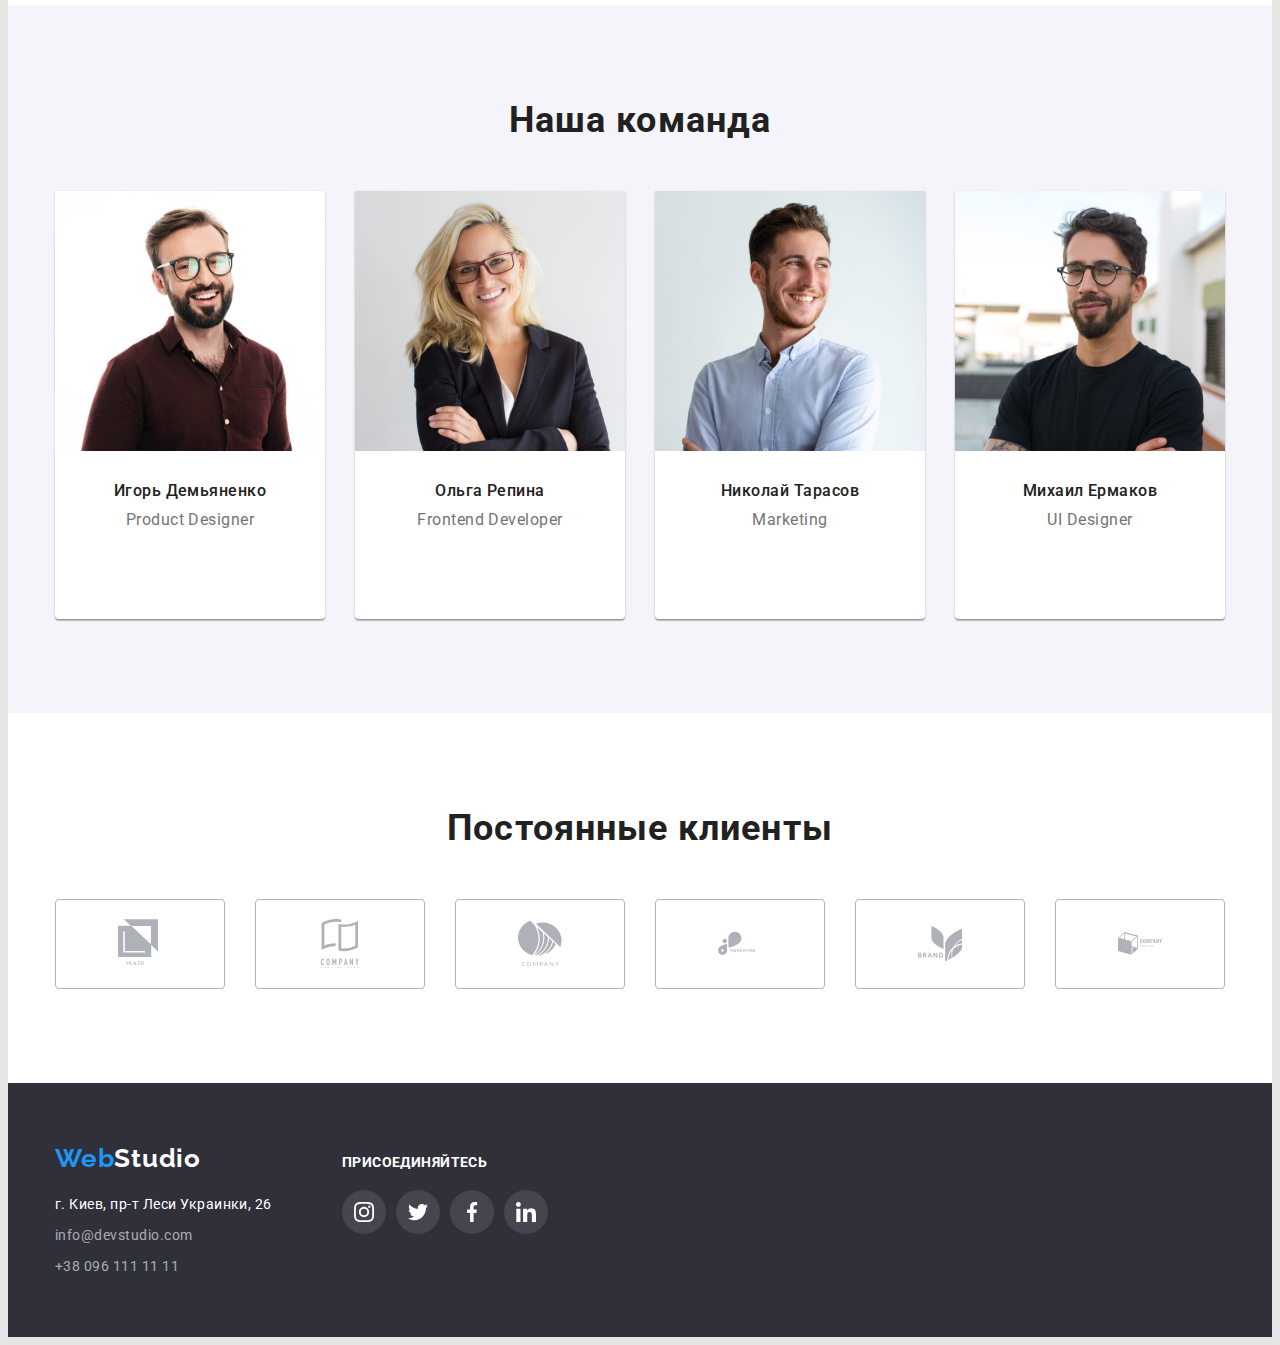
==== commit d0ac8c84: "ДЗ№4 07/11/20" ====
--- a/index.html
+++ b/index.html
@@ -29,8 +29,9 @@
       <ul class="contacts list">
         <li class="item">
           <a class="mail link" href="mailto:info@devstudio.com">
-            <svg class="icon-mail" width= "20" height= "14">
-              <use href="./images/sprite.svg#mail" height="100%"></use>
+            <svg class="icon-mail" width= "16" height= "12">
+              <use href="./images/sprite.svg#mail" height="14">
+              </use>
             </svg>info@devstudio.com</a>
         </li>
         <li class="item">
--- a/css/style.css
+++ b/css/style.css
@@ -151,12 +151,12 @@
   background-color: inherit;
 }
 
-.contacts .item {
+/* .contacts .item {
   display: inline-flex;
   font-size: 14px;
   line-height: 1.14;
   align-items: line;
-}
+} */
 
 .contacts .item + .item {
   margin-left: 50px;
@@ -176,8 +176,9 @@
 
 .icon-mail,
 .icon-smartphone {
+  display: inline-flex;
   fill: var(--main-text-color);
-  padding: 0;
+  padding-left: 0px;
   margin-right: 10px;
 }
 
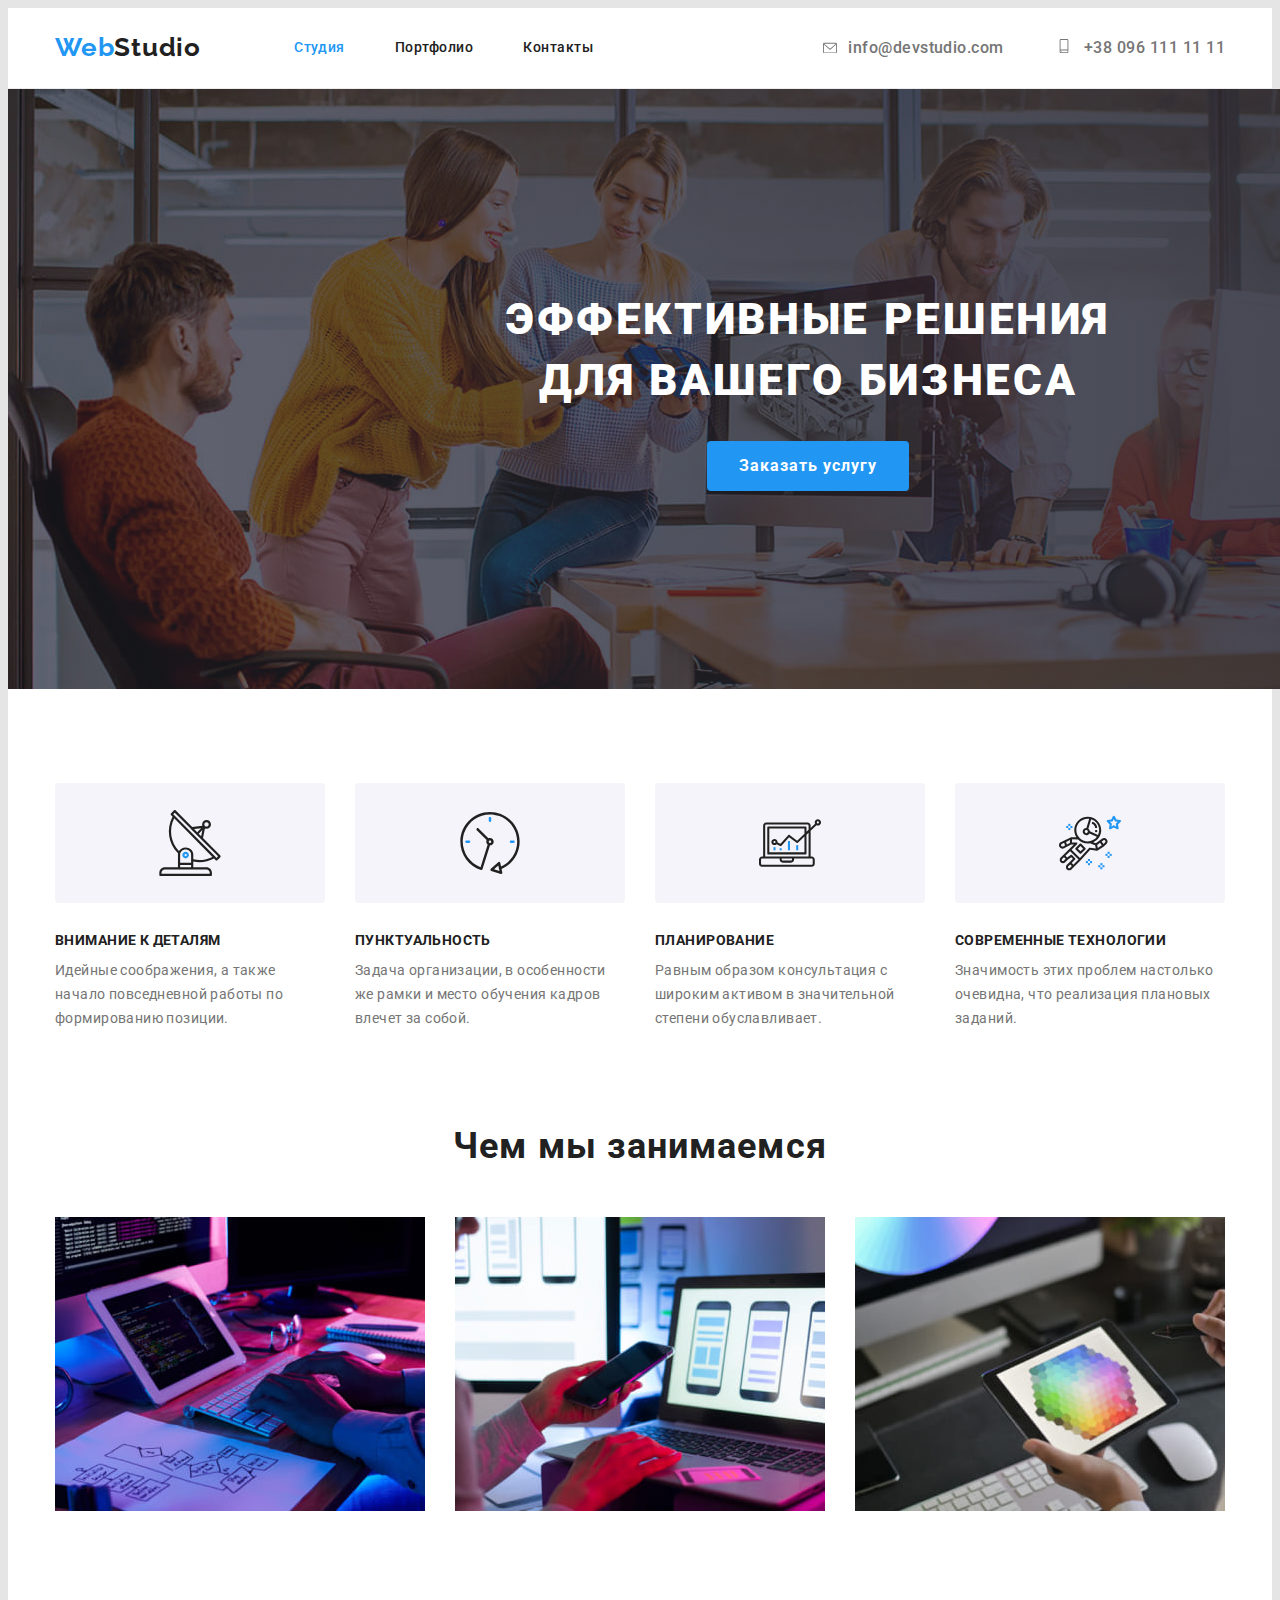
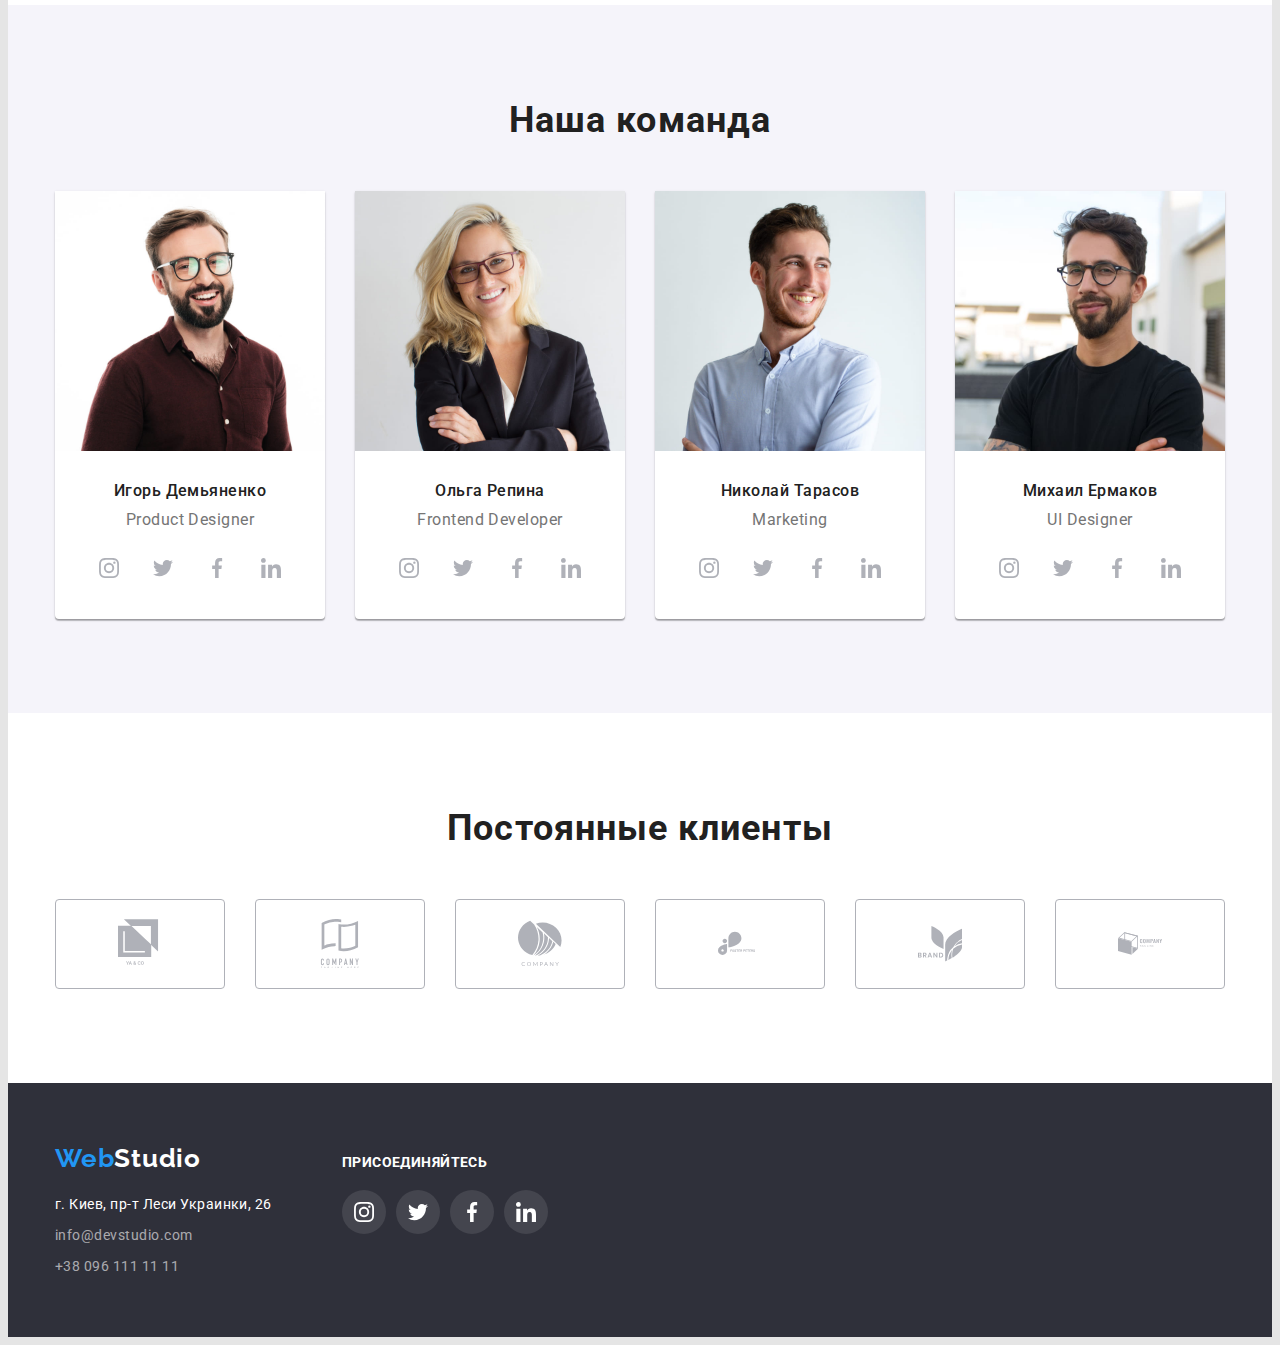
==== commit 845492f5: "исправил фил иконок соцсетей работников" ====
--- a/index.html
+++ b/index.html
@@ -107,25 +107,25 @@
           <ul class="list social">
             <li class="item">
               <a class="social-icon" href="https://www.instagram.com/">
-              <svg class="icon">
+              <svg class="social-icon-item">
                 <use href="./images/sprite.svg#instagram">
                 </use>
               </svg></a></li>
             <li class="item">
               <a class="social-icon" href="https://twitter.com/">
-                <svg class="icon" width="20"> 
+                <svg class="social-icon-item" width="20"> 
                   <use href="./images/sprite.svg#twitter">
                   </use>
                 </svg></a></li>
             <li class="item">
               <a class="social-icon" href="https://www.facebook.com/">
-                <svg class="icon">
+                <svg class="social-icon-item">
                   <use href="./images/sprite.svg#facebook">
                   </use>
                 </svg></a></li>
             <li class="item">
               <a class="social-icon" href="https://www.linkedin.com/">
-                <svg class="icon">
+                <svg class="social-icon-item">
                   <use href="./images/sprite.svg#linkedin">
                   </use>
                 </svg></a></li>
@@ -138,25 +138,25 @@
           <ul class="list social">
             <li class="item">
               <a class="social-icon" href="https://www.instagram.com/">
-                <svg class="icon">
+                <svg class="social-icon-item">
                   <use href="../images/sprite.svg#instagram">
                   </use>
                 </svg></a></li>
             <li class="item">
               <a class="social-icon" href="https://twitter.com/">
-                <svg class="icon" width="20">
+                <svg class="social-icon-item">
                   <use href="../images/sprite.svg#twitter">
                   </use>
                 </svg></a></li>
             <li class="item">
               <a class="social-icon" href="https://www.facebook.com/">
-                <svg class="icon">
+                <svg class="social-icon-item">
                   <use href="../images/sprite.svg#facebook">
                   </use>
                 </svg></a></li>
             <li class="item">
               <a class="social-icon" href="https://www.linkedin.com/">
-                <svg class="icon">
+                <svg class="social-icon-item">
                   <use href="../images/sprite.svg#linkedin">
                   </use>
                 </svg></a></li>
@@ -169,25 +169,25 @@
           <ul class="list social">
             <li class="item">
               <a class="social-icon" href="https://www.instagram.com/">
-                <svg class="icon">
+                <svg class="social-icon-item">
                   <use href="./images/sprite.svg#instagram">
                   </use>
                 </svg></a></li>
             <li class="item">
               <a class="social-icon" href="https://twitter.com/">
-                <svg class="icon" width="20">
+                <svg class="social-icon-item">
                   <use href="./images/sprite.svg#twitter">
                   </use>
                 </svg></a></li>
             <li class="item">
               <a class="social-icon" href="https://www.facebook.com/">
-                <svg class="icon">
+                <svg class="social-icon-item">
                   <use href="./images/sprite.svg#facebook">
                   </use>
                 </svg></a></li>
             <li class="item">
               <a class="social-icon" href="hmbol-defsttps://www.linkedin.com/">
-                <svg class="icon">
+                <svg class="social-icon-item">
                   <use href="./images/sprite.svg#linkedin">
                   </use>
                 </svg></a></li>
@@ -200,25 +200,25 @@
           <ul class="list social">
             <li class="item">
               <a class="social-icon" href="https://www.instagram.com/">
-                <svg class="icon">
+                <svg class="social-icon-item">
                   <use href="./images/sprite.svg#instagram">
                   </use>
                 </svg></a></li>
             <li class="item">
               <a class="social-icon" href="https://twitter.com/">
-                <svg class="icon" width="20">
+                <svg class="social-icon-item">
                   <use href="./images/sprite.svg#twitter">
                   </use>
                 </svg></a></li>
             <li class="item">
               <a class="social-icon" href="https://www.facebook.com/">
-                <svg class="icon">
+                <svg class="social-icon-item">
                   <use href="./images/sprite.svg#facebook">
                   </use>
                 </svg></a></li>
             <li class="item">
               <a class="social-icon" href="https://www.linkedin.com/">
-                <svg class="icon">
+                <svg class="social-icon-item">
                   <use href="./images/sprite.svg#linkedin">
                   </use>
                 </svg></a></li>
--- a/css/style.css
+++ b/css/style.css
@@ -419,7 +419,7 @@
   justify-content: center;
   align-items: center;
 }
-.icon {
+.social-icon-item {
   width: 20px;
   height: 20px;
 
@@ -428,7 +428,7 @@
 .social-icon:hover {
   background-color: var(--hover-text-color);
 }
-.social-icon:hover .icon {
+.social-icon:hover .social-icon-item {
   fill: var(--background-header-color);
 }
 
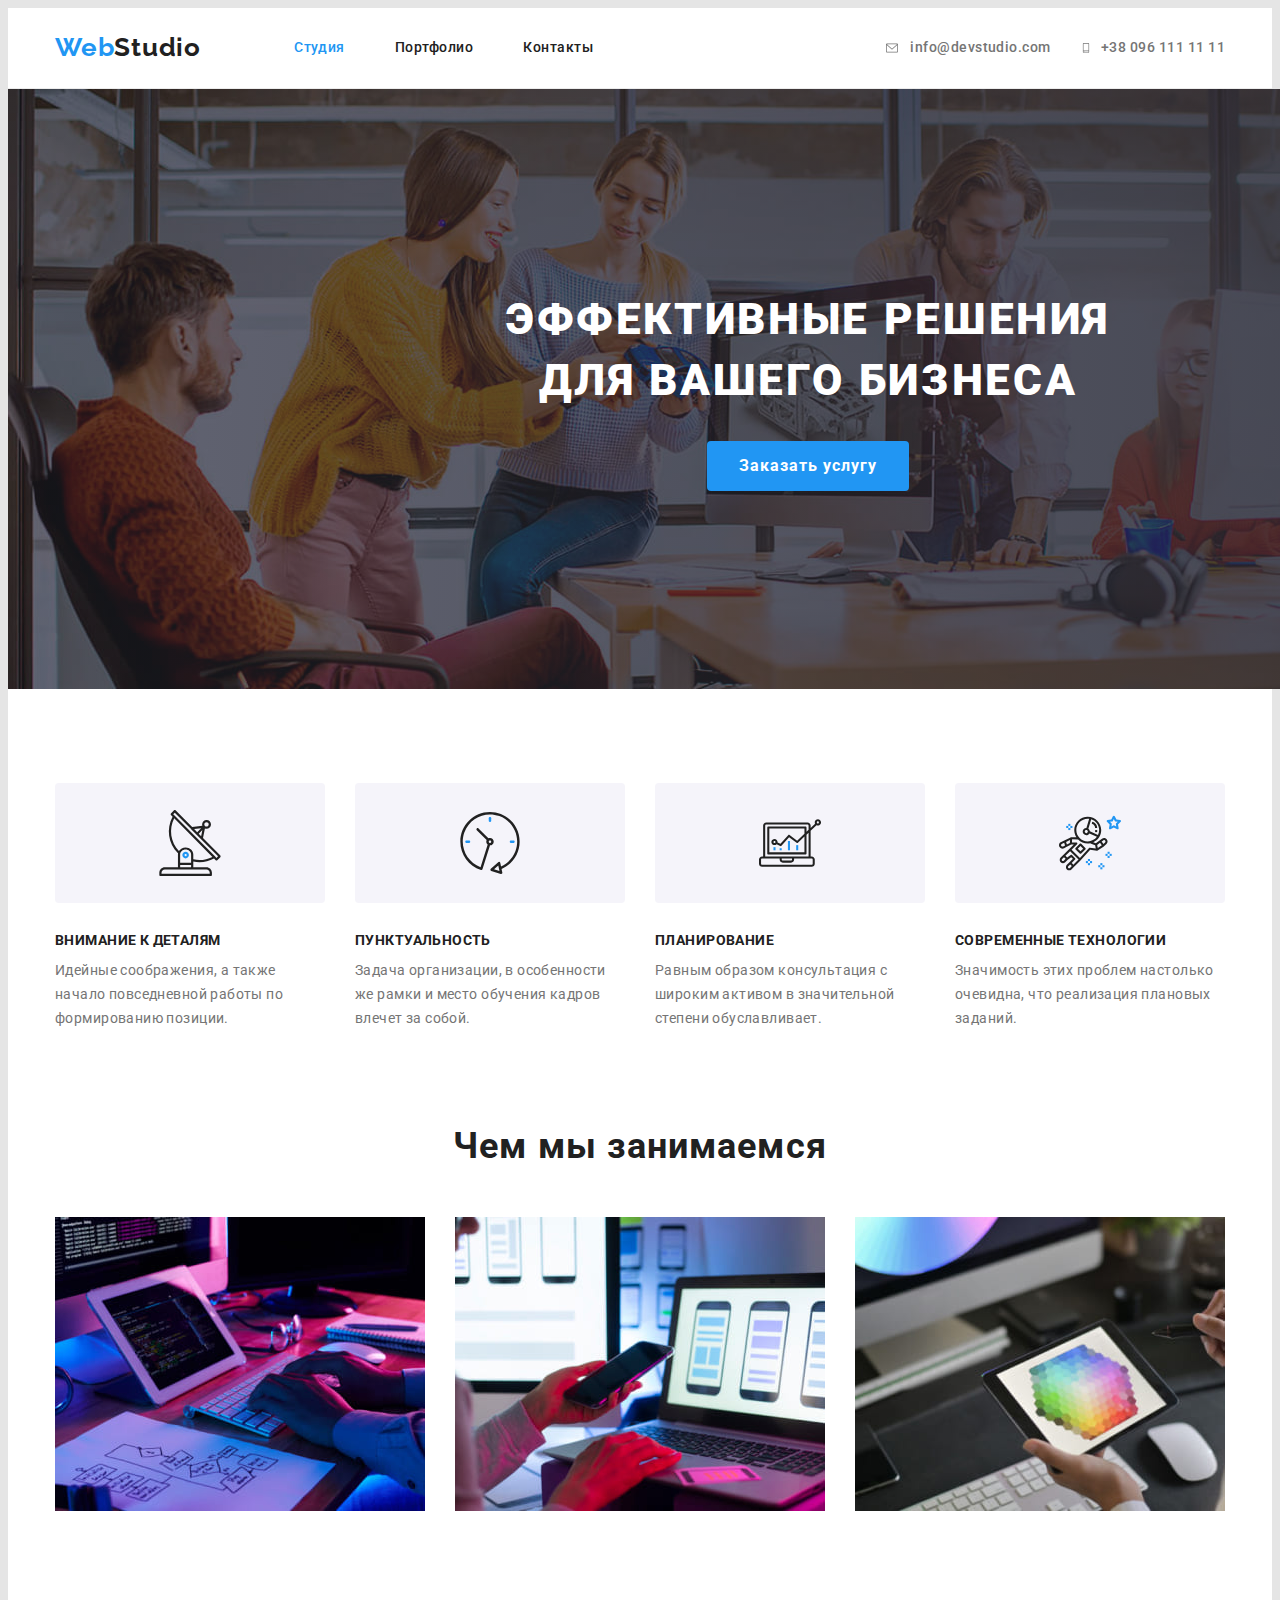
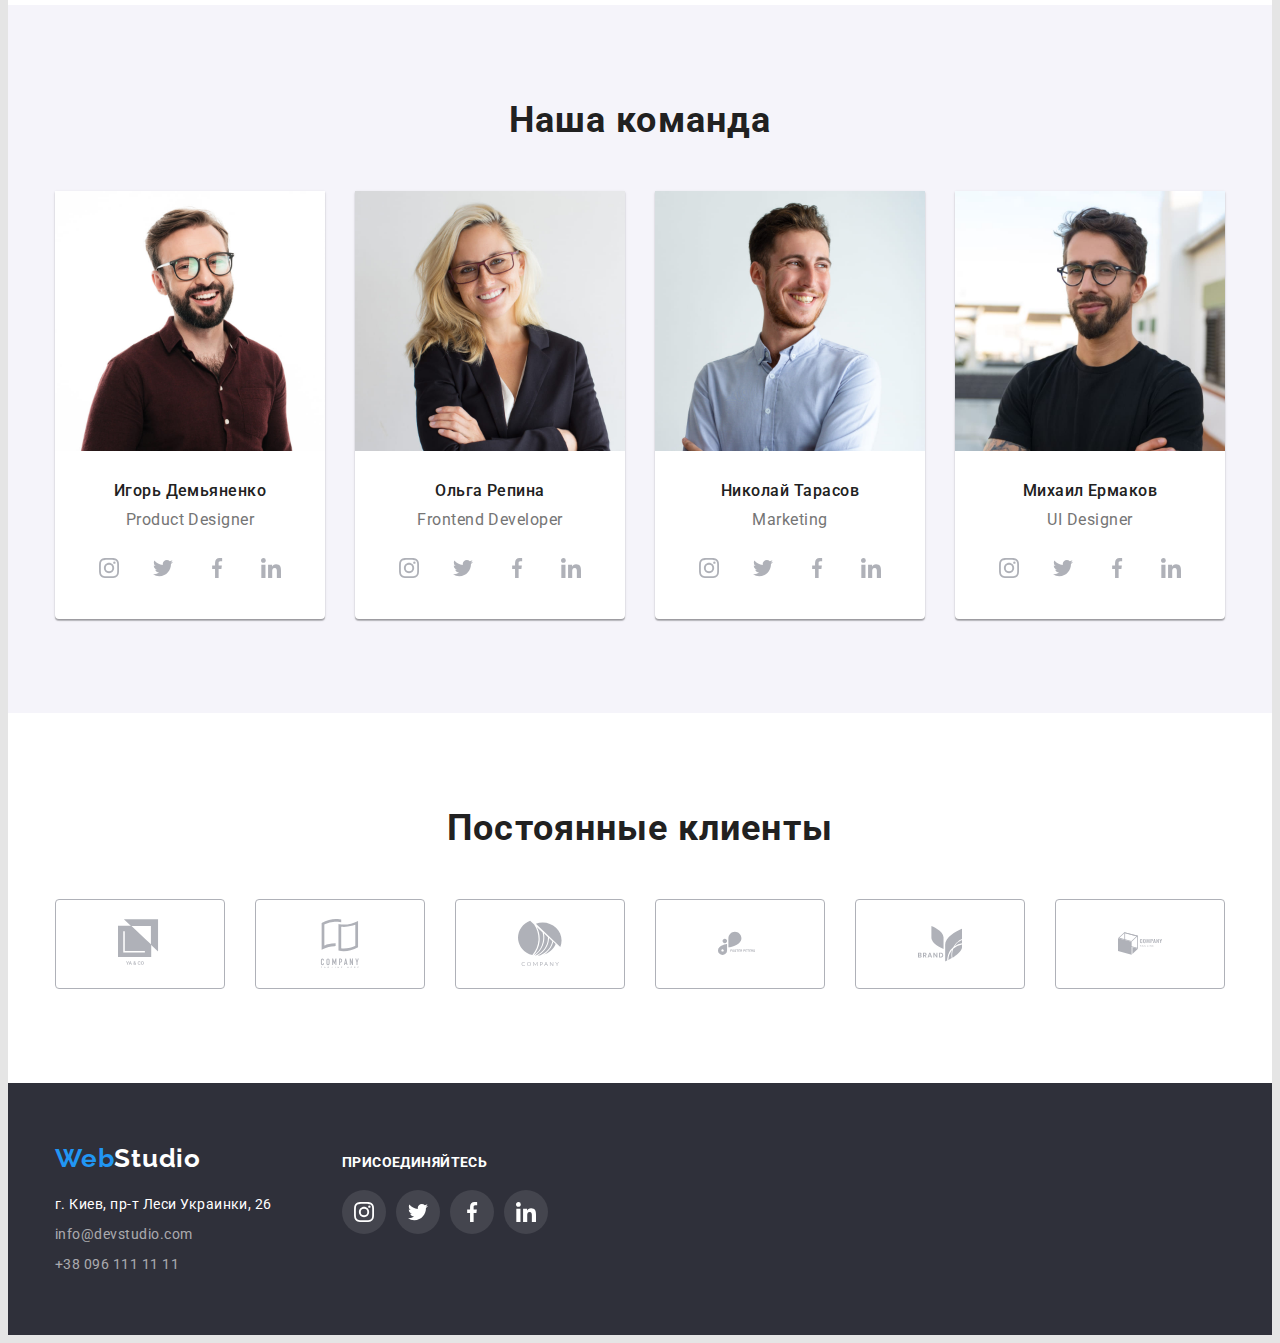
==== commit d90e0121: "перевёл карточки в ссылки" ====
--- a/index.html
+++ b/index.html
@@ -30,13 +30,13 @@
         <li class="item">
           <a class="mail link" href="mailto:info@devstudio.com">
             <svg class="icon-mail" width= "16" height= "12">
-              <use href="./images/sprite.svg#mail" height="14">
+              <use href="./images/sprite.svg#mail">
               </use>
             </svg>info@devstudio.com</a>
         </li>
         <li class="item">
           <a class="phone link" href="tel:+380961111111">
-            <svg class="icon-smartphone" width="20" height="14">
+            <svg class="icon-smartphone" width="10" height="16">
               <use href="./images/sprite.svg#smartphone"></use>
             </svg>+38 096 111 11 11</a>
         </li>
@@ -139,25 +139,25 @@
             <li class="item">
               <a class="social-icon" href="https://www.instagram.com/">
                 <svg class="social-icon-item">
-                  <use href="../images/sprite.svg#instagram">
+                  <use href="./images/sprite.svg#instagram">
                   </use>
                 </svg></a></li>
             <li class="item">
               <a class="social-icon" href="https://twitter.com/">
                 <svg class="social-icon-item">
-                  <use href="../images/sprite.svg#twitter">
+                  <use href="./images/sprite.svg#twitter">
                   </use>
                 </svg></a></li>
             <li class="item">
               <a class="social-icon" href="https://www.facebook.com/">
                 <svg class="social-icon-item">
-                  <use href="../images/sprite.svg#facebook">
+                  <use href="./images/sprite.svg#facebook">
                   </use>
                 </svg></a></li>
             <li class="item">
               <a class="social-icon" href="https://www.linkedin.com/">
                 <svg class="social-icon-item">
-                  <use href="../images/sprite.svg#linkedin">
+                  <use href="./images/sprite.svg#linkedin">
                   </use>
                 </svg></a></li>
           </ul>
--- a/css/style.css
+++ b/css/style.css
@@ -151,20 +151,20 @@
   background-color: inherit;
 }
 
-/* .contacts .item {
+.contacts .item {
   display: inline-flex;
   font-size: 14px;
   line-height: 1.14;
   align-items: line;
-} */
+}
 
 .contacts .item + .item {
-  margin-left: 50px;
+  margin-left: 30px;
 }
 
 .mail,
 .phone {
-  display: block;
+  display: inline-flex;
   align-items: center;
   color: var(--main-text-color);
 }
@@ -176,7 +176,7 @@
 
 .icon-mail,
 .icon-smartphone {
-  display: inline-flex;
+  display: flex;
   fill: var(--main-text-color);
   padding-left: 0px;
   margin-right: 10px;
@@ -422,13 +422,14 @@
 .social-icon-item {
   width: 20px;
   height: 20px;
-
   fill: #afb1b8;
 }
-.social-icon:hover {
+.social-icon:hover,
+.social-icon:focus {
   background-color: var(--hover-text-color);
 }
-.social-icon:hover .social-icon-item {
+.social-icon:hover .social-icon-item,
+.social-icon:focus .social-icon-item {
   fill: var(--background-header-color);
 }
 
@@ -476,14 +477,13 @@
   fill: #afb1b8;
 }
 
-.link-item:hover {
-  fill: var(--hover-text-color);
-}
-.link-item-logo:hover {
+.link-item-logo:hover,
+.link-item-logo:focus {
   border-color: var(--hover-text-color);
 }
 
-.link-item:hover .icon-logo {
+.link-item-logo:hover .icon-logo,
+.link-item-logo:focus .icon-logo {
   fill: var(--hover-text-color);
 }
 /*footer*/
@@ -495,7 +495,7 @@
   display: flex;
   padding-top: 60px;
   padding-bottom: 60px;
-  line-height: 1.55;
+  line-height: 1.5;
 
   background-color: var(--background-color-footer);
 }
@@ -584,7 +584,8 @@
 
   fill: var(--background-header-color);
 }
-.join-icon:hover {
+.join-icon:hover,
+.join-icon:focus {
   background-color: var(--hover-text-color);
 }
 
@@ -648,7 +649,7 @@
   margin-bottom: 4px;
 }
 
-.description p {
+.category {
   line-height: 1.87;
 }
 .portfolio {
@@ -657,15 +658,23 @@
   margin-top: 0;
   margin-bottom: 0;
 }
-.portfolio > .item:not(:nth-last-child(-n + 3)) {
+
+.item {
+  display: block;
+  text-decoration: none;
+  color: var(--main-text-color);
+}
+
+.portfolio > .list-item:not(:nth-last-child(-n + 3)) {
   margin-bottom: 30px;
 }
 
-.portfolio > .item:not(:nth-last-child(3n)) {
+.portfolio > .list-item:not(:nth-last-child(3n)) {
   margin-left: 30px;
 }
 
-.portfolio .item:hover {
+.portfolio .item:hover,
+.portfolio .item:focus {
   box-shadow: 0px 1px 1px rgba(0, 0, 0, 0.12), 0px 4px 4px rgba(0, 0, 0, 0.06),
     1px 4px 6px rgba(0, 0, 0, 0.16);
 }
@@ -687,12 +696,12 @@
   text-align: left;
 }
 .visually-hidden {
-  position: absolute !important;
+  position: absolute;
   clip: rect(1px 1px 1px 1px);
   clip: rect(1px, 1px, 1px, 1px);
-  padding: 0 !important;
-  border: 0 !important;
-  height: 1px !important;
-  width: 1px !important;
+  padding: 0;
+  border: 0;
+  height: 1px;
+  width: 1px;
   overflow: hidden;
 }
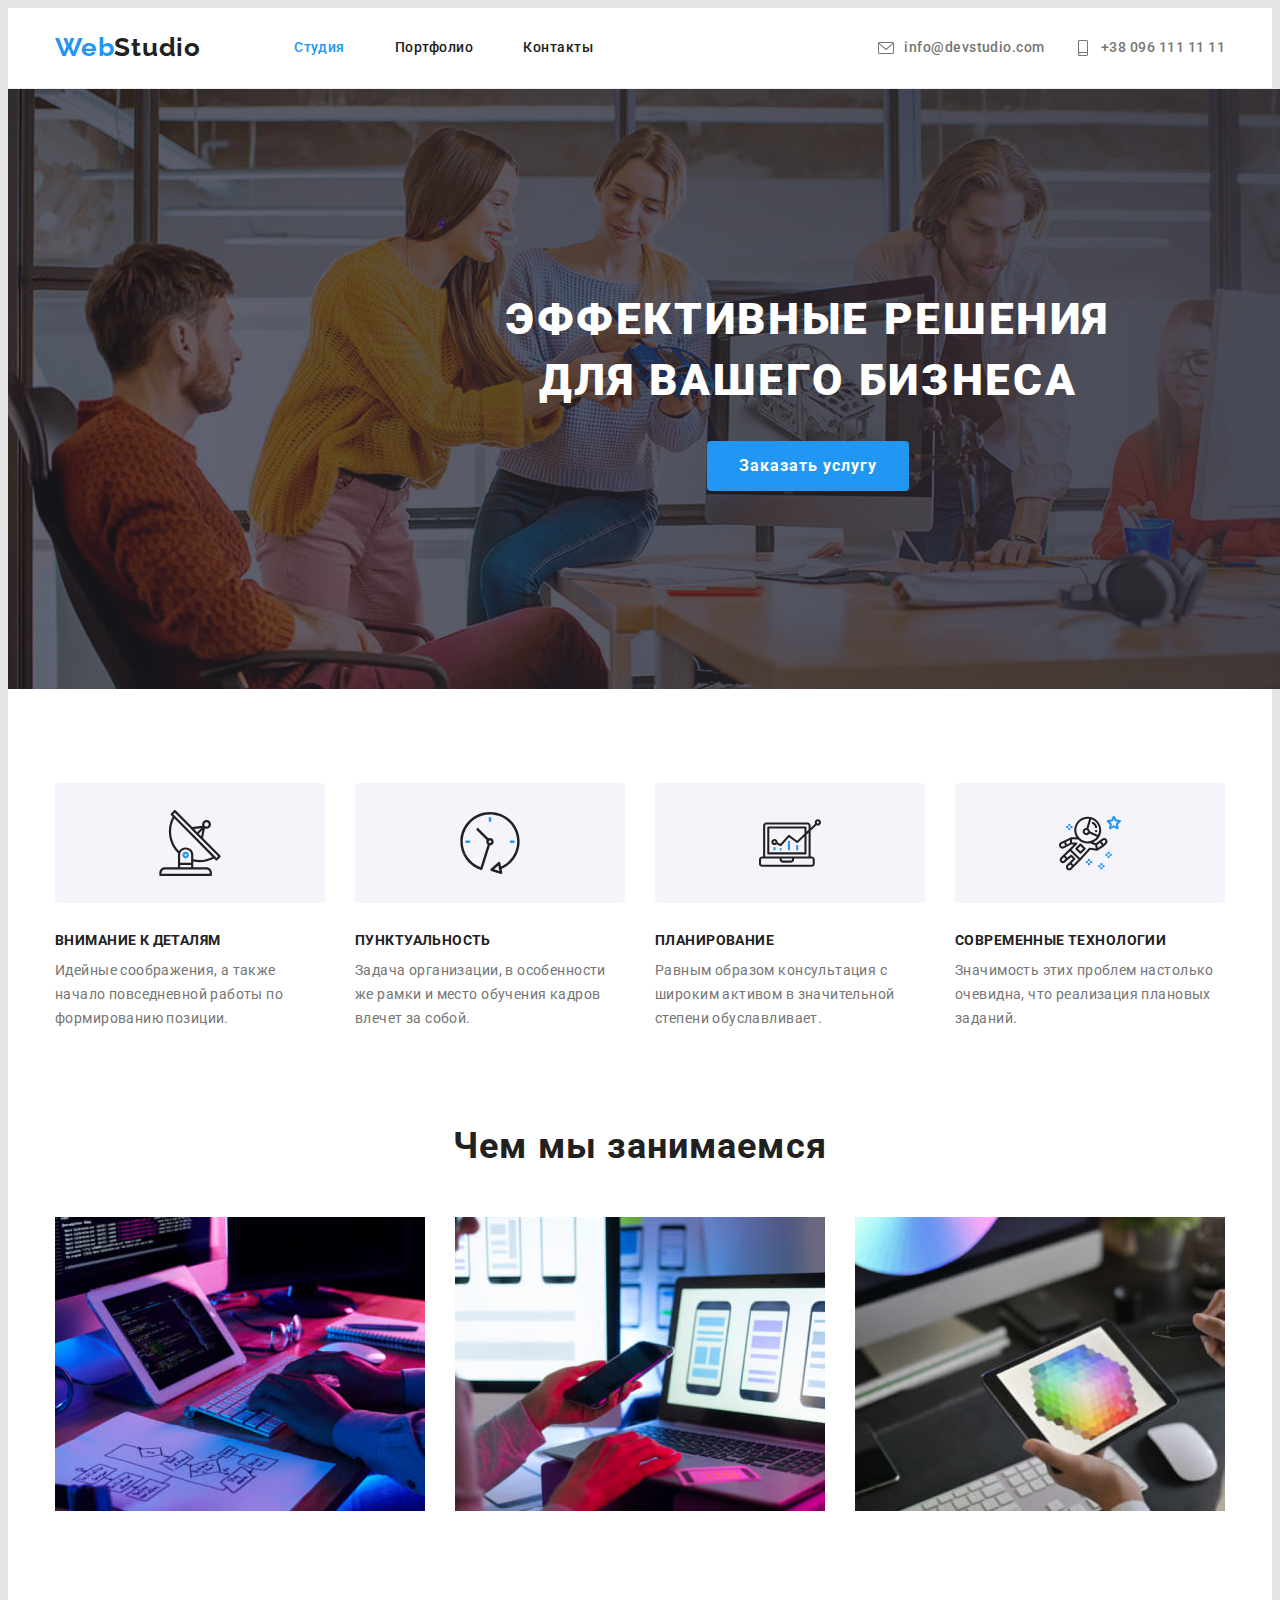
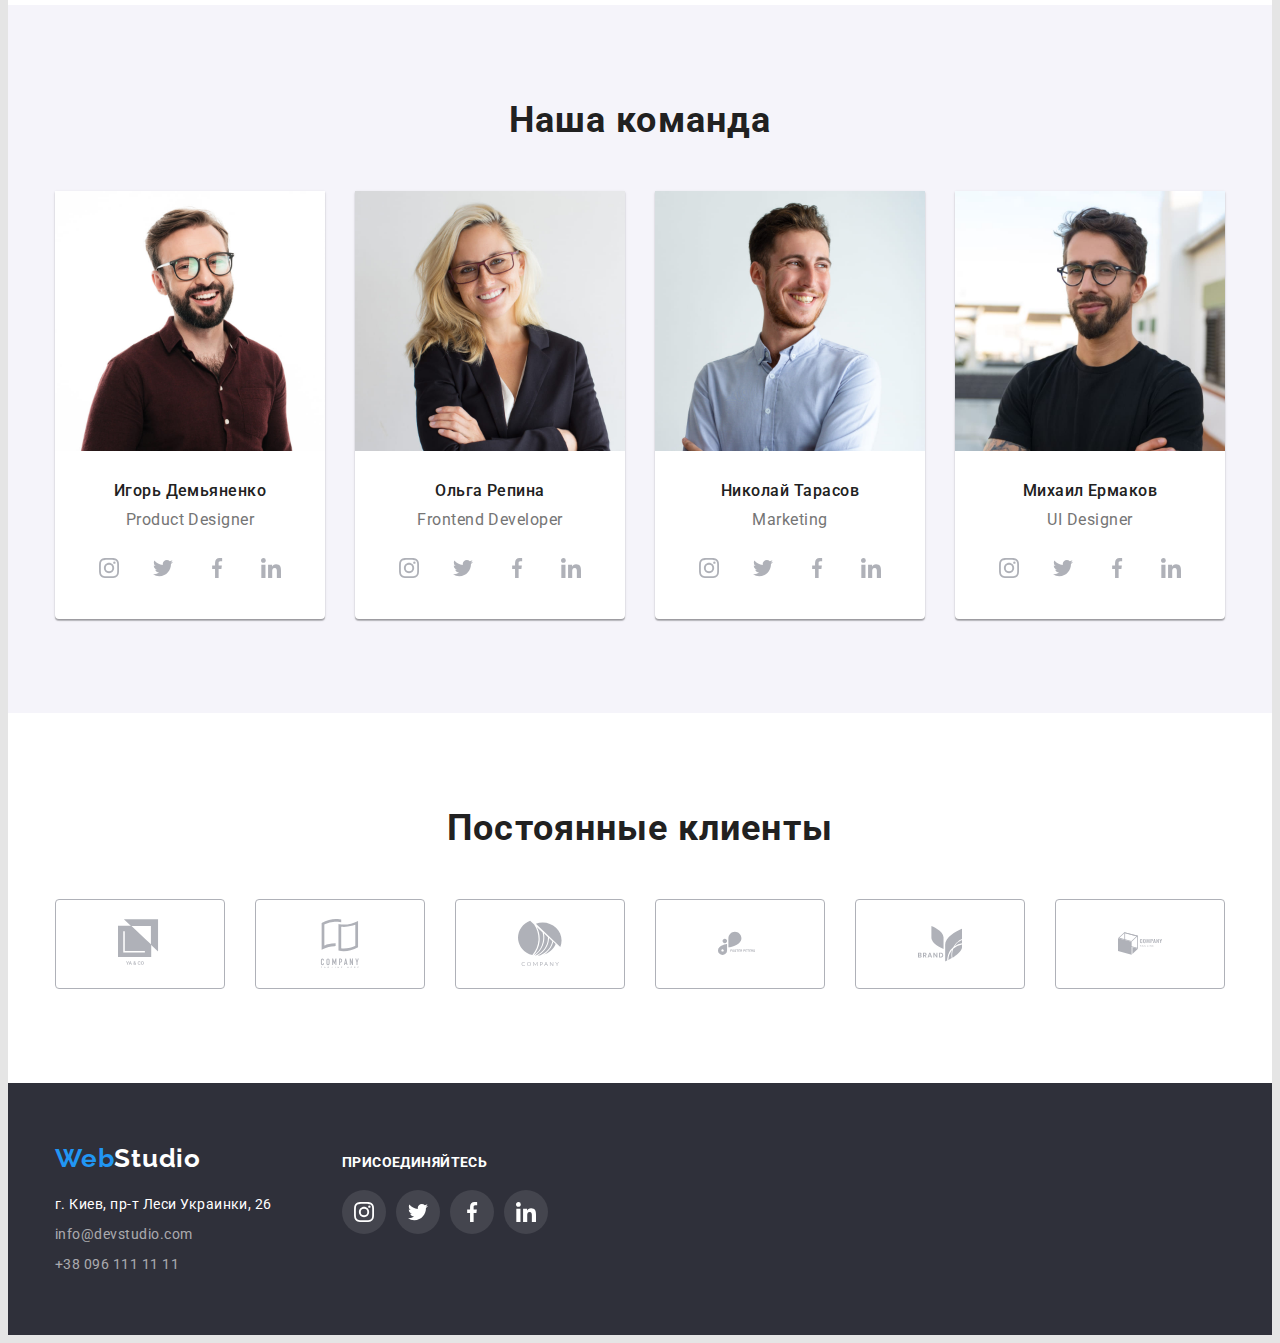
==== commit abab31f1: "исправлены иконки почты и телефона" ====
--- a/index.html
+++ b/index.html
@@ -14,40 +14,40 @@
   <body>
     <header class="header">
       <div class="container header-list">
-      <a class="logo link" href="./index.html"><span class="logo-web">Web</span>Studio</a>
-      <nav>
-        <ul class="site-nav list">
+        <a class="logo link" href="./index.html"><span class="logo-web">Web</span>Studio</a>
+        <nav>
+          <ul class="site-nav list">
+            <li class="item">
+              <a href="./index.html" class="link current">Студия</a></li>
+            <li class="item">
+              <a href="./portfolio.html" class="link">Портфолио</a></li>
+            <li class="item">
+              <a href="#contacts" class="link">Контакты</a></li>
+          </ul>
+        </nav>
+    
+        <ul class="contacts list">
           <li class="item">
-            <a href="./index.html" class="link current">Студия</a></li>
+            <a class="mail link" href="mailto:info@devstudio.com">
+              <svg class="icon-mail" style="height: 16px; width: 16px">
+                <use href="./images/sprite.svg#mail">
+                </use>
+              </svg>info@devstudio.com</a>
+          </li>
           <li class="item">
-            <a href="./portfolio.html" class="link">Портфолио</a></li>
-          <li class="item">
-            <a href="#contacts" class="link">Контакты</a></li>
+            <a class="phone link" href="tel:+380961111111">
+              <svg class="icon-smartphone" style="height: 16px; width: 16px">
+                <use href="./images/sprite.svg#smartphone"></use>
+              </svg>+38 096 111 11 11</a>
+          </li>
         </ul>
-      </nav>
-
-      <ul class="contacts list">
-        <li class="item">
-          <a class="mail link" href="mailto:info@devstudio.com">
-            <svg class="icon-mail" width= "16" height= "12">
-              <use href="./images/sprite.svg#mail">
-              </use>
-            </svg>info@devstudio.com</a>
-        </li>
-        <li class="item">
-          <a class="phone link" href="tel:+380961111111">
-            <svg class="icon-smartphone" width="10" height="16">
-              <use href="./images/sprite.svg#smartphone"></use>
-            </svg>+38 096 111 11 11</a>
-        </li>
-      </ul>
       </div>
     </header>
 
     <main>
       <section class="hero">
        <h1 class="mardgin-reset hero-title">Эффективные решения <br> для вашего бизнеса</h1>
-       <a class="hero-button">Заказать услугу</a>
+       <a class="hero-button" href="">Заказать услугу</a>
       </section>
       
       <div class="working">
